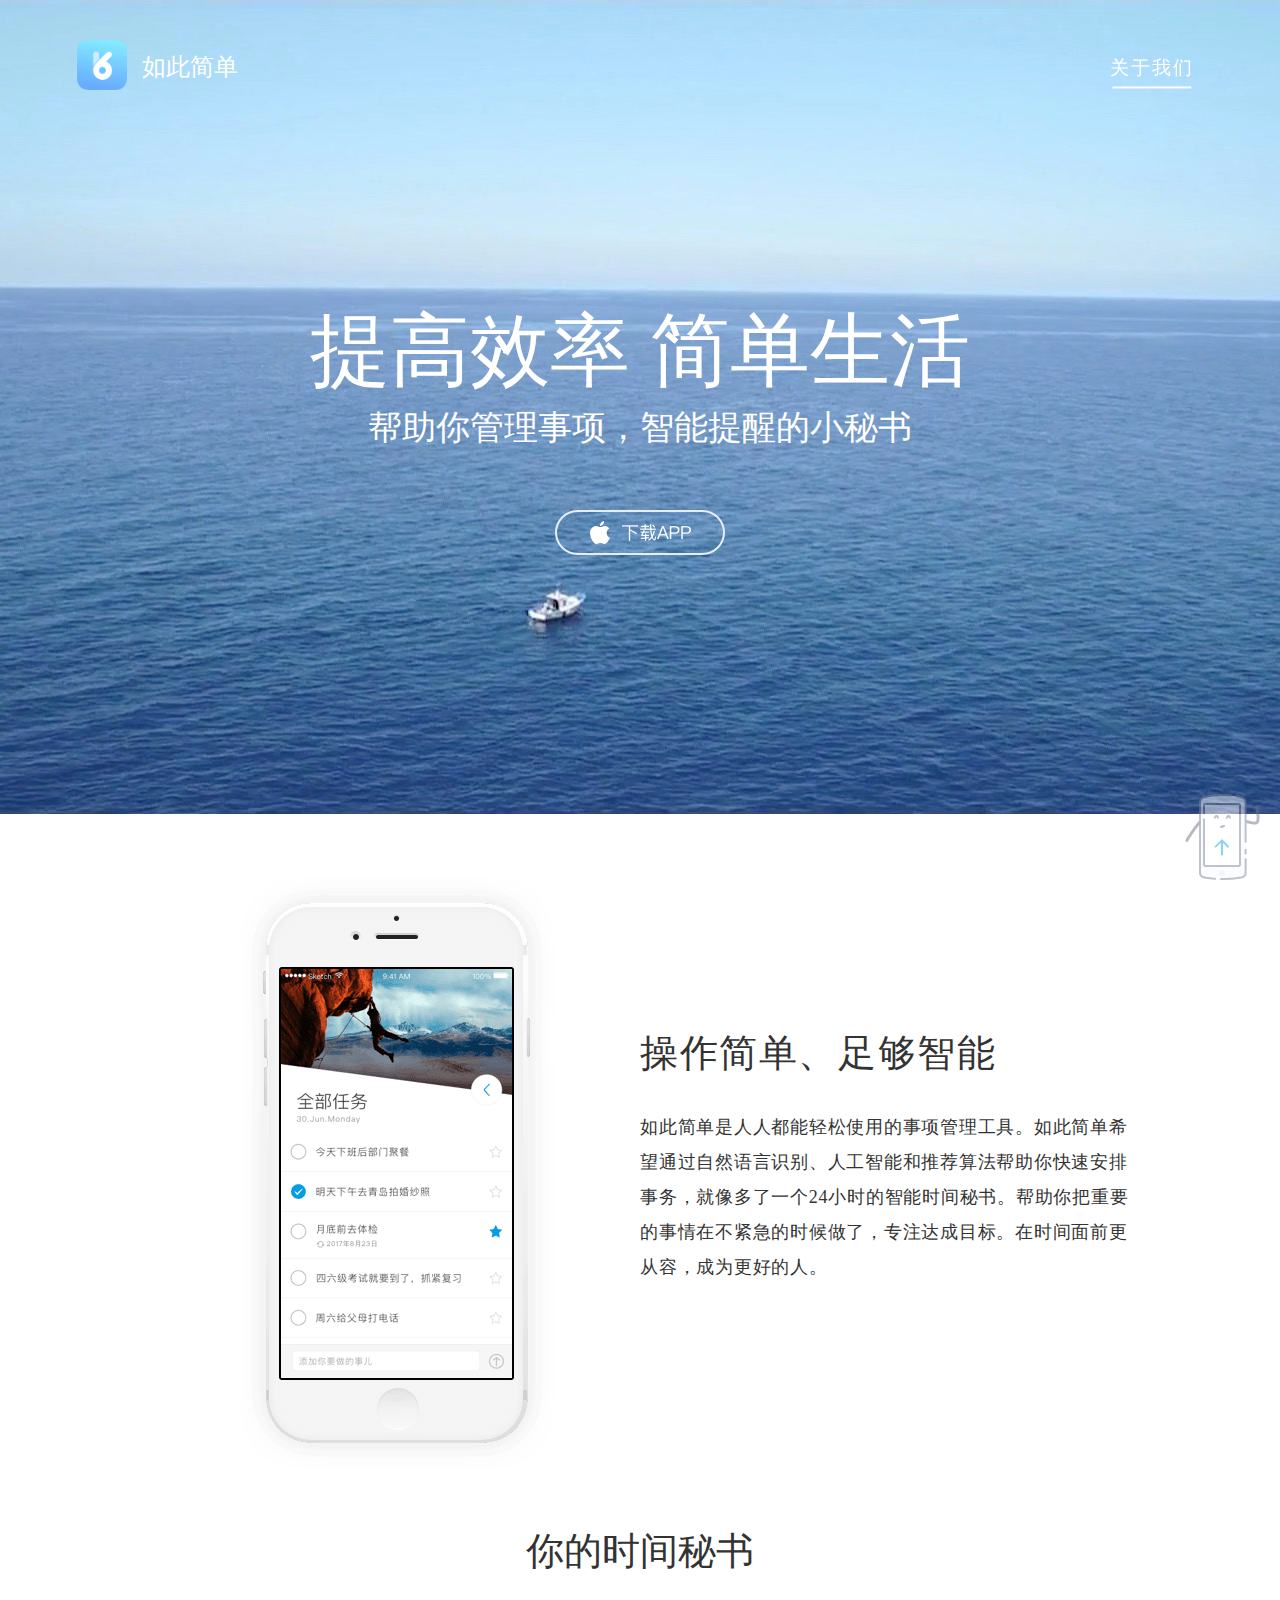
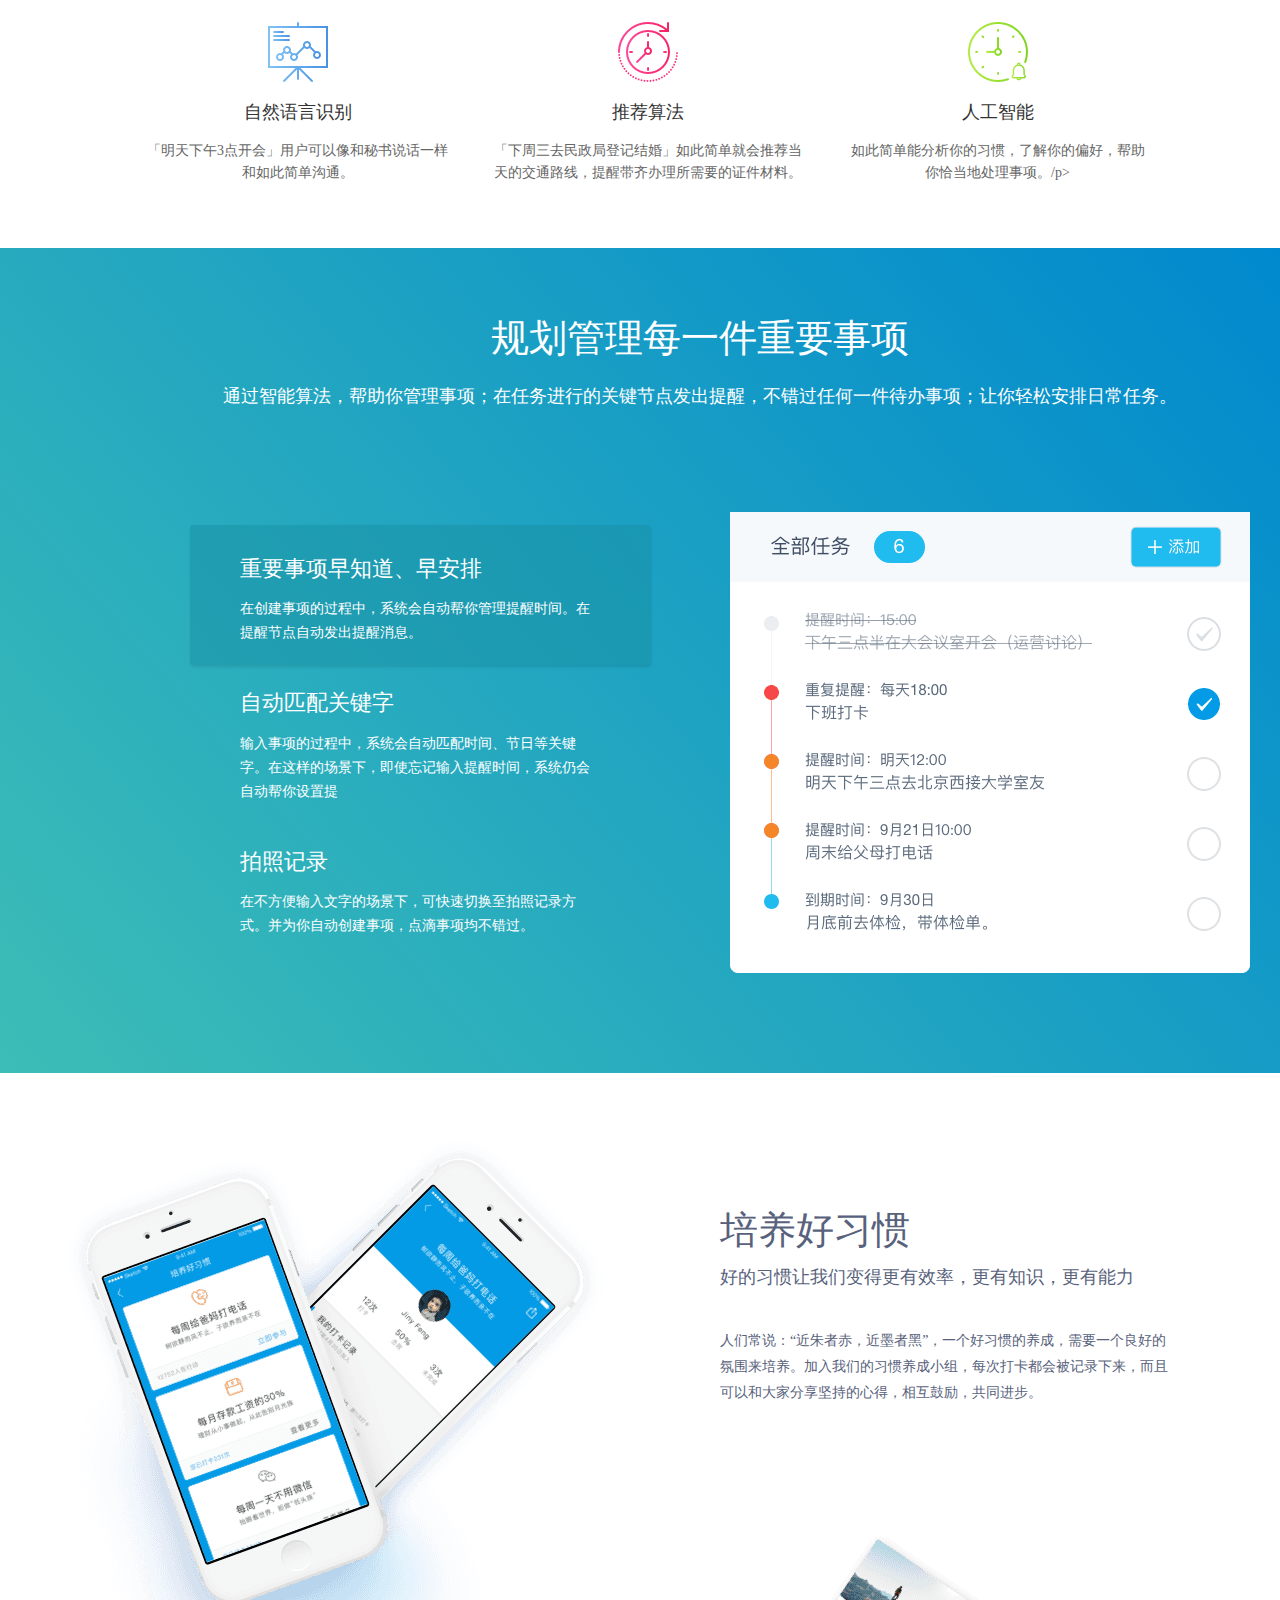
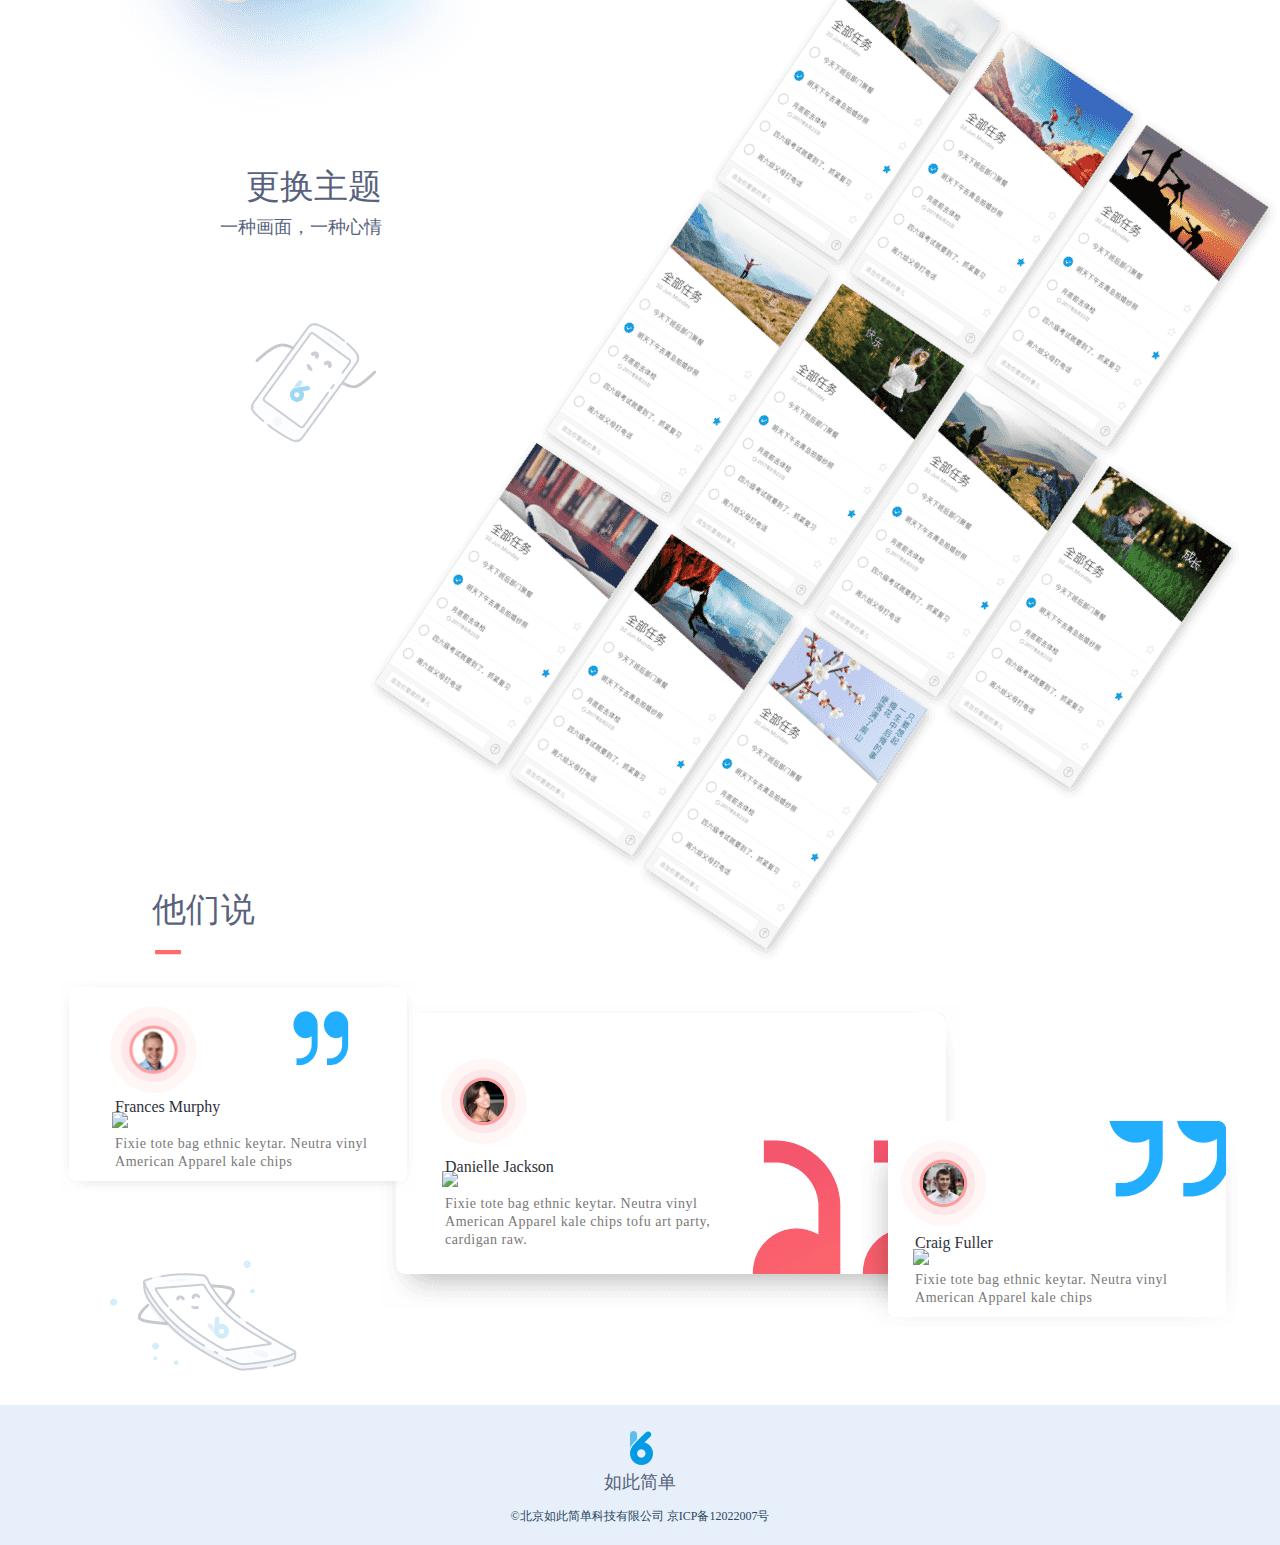
==== index.html @ 9c94a419 "1.13" ====
<!DOCTYPE html PUBLIC "-//W3C//DTD XHTML 1.0 Transitional//EN" "http://www.w3.org/TR/xhtml1/DTD/xhtml1-transitional.dtd">
<html xmlns="http://www.w3.org/1999/xhtml">
<head>
<meta http-equiv="Content-Type" content="text/html; charset=utf-8" />
<title>Lorem Ipsum</title>
<meta name="keywords" content=“如此简单” />
<meta name="description" content="提高效率 简单生活" />
<link rel="stylesheet" href="ind.css">
<script type="text/javascript" src="jquery-3.2.1.min.js"></script>
<script type="text/javascript" src="geek.js"></script>
</head>
<body>
              <!-- 视频背景开始 -->
              <video autoplay loop poster="img/bg_v.jpg" id="bgvid"> 
              <!-- <source src="polina.webm" type="video/webm">   -->
              <source src="img/bg_video.mp4" type="video/mp4"></video>
              <!-- 视频背景结束 -->
              <!-- 返回顶部控件 -->
              <div class="actGotop"> 
                <a href="javascript:;" title="返回顶部">
                    <img src="img/goup.png">
                </a>
              </div>
            <!-- banner内容开始 -->
            <div class="banner">
            	 <div class="logo">
                  <img src="img/logo.png" class="logoimg">
                  <p class="logo_name">如此简单</p> 
                 </div>
            	 <a href="about.html" id="about">
                 <span class="text">关于我们</span>
                 <span class="line -right"></span>
                 <span class="line -top"></span>
                 <span class="line -left"></span>
                 <span class="line -bottom"></span>
                 </a>
            	 <h1>提高效率 简单生活</h1>
            	 <p class="banner_font2">帮助你管理事项，智能提醒的小秘书</p>
                 <a href="" class="download"></a>
            </div>
            <!-- banner内容结束 -->
            <!-- 内容开始 -->
            <div class="box_1">
                <div class="box_1_body">
                  <div class="box_1_img">
                    <img src="img/box_iPhone.png" class="box_1_phone">
                  </div>
            	  <div class="tittle_1">
            		<div class="tittle_1_words">
                    <p class="p1">操作简单、足够智能</p>
                    <p class="p2">如此简单是人人都能轻松使用的事项管理工具。如此简单希望通过自然语言识别、人工智能和推荐算法帮助你快速安排事务，就像多了一个24小时的智能时间秘书。帮助你把重要的事情在不紧急的时候做了，专注达成目标。在时间面前更从容，成为更好的人。</p>      
                    </div>
            	  </div>
                </div>
            </div>
            <div class="box_2">
                <h2>你的时间秘书</h2>
                <ul class="mishu">
                    <li>
                        <div class="picture"><img src="img/presentation.png"></div>
                        <div class="box_2_tittle">
                            <h3>自然语言识别</h3>
                            <p>「明天下午3点开会」用户可以像和秘书说话一样<br/>和如此简单沟通。</p>
                        </div>
                    </li>
                    <li>
                        <div class="picture"><img src="img/time-passing.png"></div>
                        <div class="box_2_tittle">
                            <h3>推荐算法</h3>
                            <p>「下周三去民政局登记结婚」如此简单就会推荐当<br/>天的交通路线，提醒带齐办理所需要的证件材料。</p>
                        </div>
                    </li>
                    <li>
                        <div class="picture"><img src="img/time-is-money.png"></div>
                        <div class="box_2_tittle">
                            <h3>人工智能</h3>
                            <p>如此简单能分析你的习惯，了解你的偏好，帮助<br/>你恰当地处理事项。/p>
                        </div>
                    </li>
                </ul>
            </div>
            <div class="box_3">
                <div class="box_3_body">
                <div class="tittle_3">
                    <h2 class="box_3_h3">规划管理每一件重要事项</h3>
                    <p class="box_3_p3">通过智能算法，帮助你管理事项；在任务进行的关键节点发出提醒，不错过任何一件待办事项；让你轻松安排日常任务。</p>
                </div>
                <div class="box_3_left">
                    <ul class="shixiang">
                        <li>
                            <h4>重要事项早知道、早安排</h4>
                            <p class="p3">在创建事项的过程中，系统会自动帮你管理提醒时间。在提醒节点自动发出提醒消息。</p>
                            <div class="smallbg"></div>
                        </li>
                        <li>
                            <h4>自动匹配关键字</h4>
                            <p class="p3">输入事项的过程中，系统会自动匹配时间、节日等关键字。在这样的场景下，即使忘记输入提醒时间，系统仍会自动帮你设置提</p>
                        </li>
                        <li>
                            <h4>拍照记录</h4>
                            <p class="p3">在不方便输入文字的场景下，可快速切换至拍照记录方式。并为你自动创建事项，点滴事项均不错过。</p>
                        </li>
                    </ul>
                </div>
                <div class="box_3_right">
                    <img src="img/todolist.png">
                </div>
                </div>
            </div>
            <div class="box_4">
                <div class="box_4_body">
                <div class="box_4_left">
                <img src="img/peiyangxihuan.png">
                </div>
                <div class="tittle_4">
                    <h2 class="box_4_h">培养好习惯</h2>
                    <p class="p5">好的习惯让我们变得更有效率，更有知识，更有能力</p>
                    <p class="p6">人们常说：“近朱者赤，近墨者黑”，一个好习惯的养成，需要一个良好的氛围来培养。加入我们的习惯养成小组，每次打卡都会被记录下来，而且可以和大家分享坚持的心得，相互鼓励，共同进步。</p>
                </div>
                </div>
            </div>
            <div class="box_5">
                <div class="box_5_body">
                 <div class="box_5_left">
                    <img src="img/phone_Illustration.png" class="box_5_img">
                    <h3 class="box_5_h">更换主题</h3>
                    <p class="p7">一种画面，一种心情</p>
                 </div>
                 <div class="box_5_right">
                    <img src="img/huanfu.png">
                 </div>
                </div>
            </div>
            <div class="box_6">
                <div class="box_6_body">
                <div class="tittle_6">
                    <h3 class="box_6_h">他们说</h3>
                    <img src="img/rectangle.png" class="box_6_img">
                </div>
                <div class="tamenshuo_body">
                 <ul class="tamenshuo">
                    <li>
                        <div class="people_1">
                            <div class="people_1_body">
                            <h5 >Frances Murphy</h5>
                            <p class="p4">Fixie tote bag ethnic keytar. Neutra vinyl American Apparel kale chips</p>
                            </div>
                            <div class="people_1_bg">
                            <img src="img/line.png" class="line_1">
                            <img src="img/people_1_touxiang.png" class="people_1_touxiang">
                            <img src="img/people_1_bg.png" class="people_1_bg">
                            </div>
                        </div>
                    </li>
                    <li>
                        <div class="people_2">
                            <div class="people_2_body">
                            <h5>Danielle Jackson</h5>
                            <p class="p4">Fixie tote bag ethnic keytar. Neutra vinyl American Apparel kale chips tofu art party, cardigan raw. </p>
                            </div>
                            <div class="people_1_bg">
                            <img src="img/line.png" class="line_2">
                            <img src="img/people_2_touxiang.png" class="people_2_touxiang">
                            <img src="img/people_2_bg.png" class="people_2_bg">
                            </div>
                        </div>
                    </li>
                    <li>
                        <div class="people_3">
                            <div class="people_3_body">
                            <h5>Craig Fuller</h5>
                            <p class="p4">Fixie tote bag ethnic keytar. Neutra vinyl American Apparel kale chips</p>
                            </div>
                            <div class="people_1_bg">
                            <img src="img/line.png" class="line_3">
                            <img src="img/people_3_touxiang.png" class="people_3_touxiang">
                            <img src="img/people_3_bg.png" class="people_3_bg">
                        </div>
                    </li>
                 </ul>
                </div>
                <img src="img/img_uncontent.png" class="box6_huanxiao">
                </div>
            </div>
            <!-- 内容结束 -->
            <!-- 底部开始 -->
            <div class="foot">
                <div class="foot_logo">
                    <img src="img/foot_logo.png" class="foot_logo_img">
                </div>
                <div class="foot_body">
                    <h1 class="foot_h">如此简单</h1>
                    <p class="foot_p">©北京如此简单科技有限公司 京ICP备12022007号</p>
                </div>
            </div>
            <!-- 底部结束 -->
</body>
</html>
---- ind.css ----
body{margin: 0;padding: 0;text-align:left;}
div{display: block;}
  /*banner*/
  video#bgvid{
    position: absolute;
    left: 50%;
    margin-left: -960px;
    width: 1920px;
    height: 814px;}
  .actGotop{
    position: fixed;
    right: 20px;
    bottom: 20px;
    z-index: 500;
  }
  .banner{
    position: relative;
    margin: 0 auto;
    height: 814px;}
  h1{
    position: absolute;
    top: 244px;
    width: 100%; 
    text-align: center; 
    font-size: 80px;
    color: #fff;
    font-weight: 300;}
  .banner_font2{
    margin-top:356px; 
    width: 100%;
    text-align: center; 
    font-size: 34px;
    color: #fff;
    font-weight: 200;}
  .logo{
    position: absolute;
    margin-top: 40px;
    margin-left: 6%;}
  .logoimg{
    position: absolute; 
    width: 50px;
    height: 50px;}
  .logo_name{
    position:static;
    margin-left: 65px;
    margin-top: 16px; 
    font-size: 24px;
    color: #fff;
    font-weight: 300;}
  .withmy{
    position: absolute;
    margin-top: 50px;
    margin-left: 1000px; 
    font-size: 20px;
    color: #fff;
    font-weight: 300;}
  .download{
    position:absolute;
    top:510px;
    left: 50%;
    margin-left: -85px; 
    background: url(img/down_btn.png)no-repeat 0;
    width: 170px;
    height: 45px;}
/*关于我们按钮效果*/
#about{
  position: fixed;
  cursor: pointer;
  top: 6vh;
  left: 90%;
  color: white;
  transform: translate3d(-50%, -50%, 0);
  padding: 0.5em calc(0.6em * 1.2);
  display: inline-block;
  border: 8px solid transparent;
  position: relative;
  font-size: 1.2em;font-weight: 300;
  letter-spacing: 0.1em;
  text-decoration: none;
}
.text {
  font-weight: 300;
  transform: translate3d(0, 0.7em, 0);
  display: block;
  transition: transform 0.4s cubic-bezier(0.2, 0, 0, 1) 0.4s;
}
#about:after {
  position: absolute;
  content: '';
  bottom: -12px;
  left: calc(0.7em * 1.2);
  right: calc(0.7em * 1.2);
  height: 2px;
  background: #fff;
  z-index: -1;
  transition: transform 0.8s cubic-bezier(1, 0, 0.37, 1) 0.2s, right 0.2s cubic-bezier(0.04, 0.48, 0, 1) 0.6s, left 0.4s cubic-bezier(0.04, 0.48, 0, 1) 0.6s;
  transform-origin: left;
}
.line {
  position: absolute;
  background: #fff;
}
.line.-right, .line.-left {
  width: 1px;
  bottom: -1px;
  top: -1px;
  transform: scale3d(1, 0, 1);
}
.line.-top, .line.-bottom {
  height: 1px;
  left: -1px;
  right: -1px;
  transform: scale3d(0, 1, 1);
}
.line.-right {
  right: -1px;
  transition: transform 0.1s cubic-bezier(1, 0, 0.65, 1.01) 0.23s;
  transform-origin: top;
}
.line.-top {
  top: -1px;
  transition: transform 0.08s linear 0.43s;
  transform-origin: left;
}
.line.-left {
  left: -1px;
  transition: transform 0.08s linear 0.51s;
  transform-origin: bottom;
}
.line.-bottom {
  bottom: -1px;
  transition: transform 0.3s cubic-bezier(1, 0, 0.65, 1.01);
  transform-origin: right;
}
#about:hover .text,
#about:active .text {
  transform: translate3d(0, 0, 0);
  transition: transform 0.6s cubic-bezier(0.2, 0, 0, 1) 0.4s;
}
#about:hover:after,
#about:active:after {
  transform: scale3d(0, 1, 1);
  right: -1px;
  left: -1px;
  transform-origin: right;
  transition: transform 0.2s cubic-bezier(1, 0, 0.65, 1.01) 0.17s, right 0.2s cubic-bezier(1, 0, 0.65, 1.01), left 0s 0.3s;
}
#about:hover .line,
#about:active .line {
  transform: scale3d(1, 1, 1);
}
#about:hover .line.-right,
#about:active .line.-right {
  transition: transform 0.1s cubic-bezier(1, 0, 0.65, 1.01) 0.2s;
  transform-origin: bottom;
}
#about:hover .line.-top,
#about:active .line.-top {
  transition: transform 0.08s linear 0.4s;
  transform-origin: right;
}
#about:hover .line.-left,
#about:active .line.-left {
  transition: transform 0.08s linear 0.48s;
  transform-origin: top;
}
#about:hover .line.-bottom,
#about:active .line.-bottom {
  transition: transform 0.2s cubic-bezier(0, 0.53, 0.29, 1) 0.56s;
  transform-origin: left;
}
/*关于我们效果结束*/
.box_1_body{
     width:1200px;
     height: 680px;
     margin:0 auto;
           }
.box_1_img{
     float: left;
     margin-top:63px;
     margin-left: 200px;}
.box_1_phone{
     width: 314px;
     height: 592px;}
.tittle_1_words{
     float:right;
     width: 500px;
     text-align: left;
     margin-right:100px;}
.p1{
     text-align: left;
     margin-top: 220px;
     font-size: 38px;
     color: #333333;
     letter-spacing: 1.62px;
     line-height: 38px;
     font-weight: 300
   }
.p2{  
     text-align: left;
     font-size: 18px;
     color: #333333;
     letter-spacing: 0.76px;
     line-height: 35px;
     font-weight: 300
   }
.box_2{width: 1200px;margin: 0 auto;}
h2{
    font-size: 38px;
    color: #333;
    line-height: 50px;
    font-weight: 300;
    text-align: center;
  }
.mishu{
    margin: 0 auto;
    width: 1075px;
    overflow: hidden;
    text-align: center;
      }
.picture{
    margin-top: 15px;margin-bottom: 20px;
}
li{
    list-style:none;
    float: left;
    width: 350px;
    height: auto; 
  }
h3{
    font-size: 18px;
    color: #333;
    line-height: 20px;
    font-weight: 400;
    text-align: center;
  }
p{
    font-size: 14px;
    color: #666;
    line-height: 22px;
    font-weight: 300;
    text-align: center;
  }
.box_3{
    position: relative;
    z-index: -2;
    height: 825px;
    margin-top: 50px;
    background-image: linear-gradient(-131deg, #0089CE 0%, #3DBDB6 100%);}
.box_3_body{
    width: 1400px;
    margin: 0 auto;
    }
.box_3_h3{
    color: #fff;
    text-align: center;
    line-height: 180px;
}
.box_3_p3{
    color: #fff;
    font-size: 18px;
    text-align: center;
    margin-top: -75px;
}
.shixiang{
    float: left;
    width: 400px;
    margin-left: 200px;
    margin-top: 100px;}
h4{
    font-size: 22px;
    color: #FFFFFF;
    letter-spacing: 0;
    line-height: 30px;
    font-weight: 300;
}
.p3{
    z-index: -5;
    margin-top: -16px;
    line-height: 24px;
    text-align: left;
    font-size: 14px;
    color: #FFFFFF;
    font-weight: 100;
}
.smallbg{
    position: absolute;
    z-index: -1;
    margin-left: -50px;
    margin-top: -134px;
    width: 460px;
    height: 140px;
    background: rgba(24,144,164,0.50);
    box-shadow: 1px 2px 3px 0 rgba(0,0,0,0.10);
    border-radius: 3px;
}
.box_3_right{
    float: right;
    margin-top: 87px;
    margin-right: 150px;
}
.box_4_body{
    width: 1200px;
    height: 500px;
    margin: 0 auto;
}
.box_4_left{
    float: left;
    margin-top: 60px;
    margin-left: 20px;
}
.tittle_4{
    text-align: left;
}
.box_4_h{
    text-align: left;
    font-size: 38px;
    color: #58627C;
    font-weight: 500px;
}
.tittle_4{
    margin-top: 100px;
    margin-right: 70px;
    float: right;
    width: 450px;
}
.p5{
    margin-top: -20px;
    text-align: left;
    font-size: 18px;
    color: #58627C;
    letter-spacing: 0;
}
.p6{
    margin-top: 40px;
    text-align: left;
    font-size: 14px;
    color: #58627C;
    letter-spacing: 0;
    line-height: 26px;
}
.box_5_body{
    width: 1200px;
    height: 800px;
    margin: 0 auto;
}
.box_5_left{
    position: absolute;
    float: left;
    margin-top: 170px;
    margin-left: 180px;
}
.box_5_img{
    position: absolute;
    width: 127px;
    height: 120px;
    margin-top: 180px;
    margin-left: 30px;
}
.box_5_right{
    float: right;
    margin-right: -40px;
    margin-top: -190px;
}
.box_5_h{
    text-align: right;
    font-size: 34px;
    color: #58627C;
    font-weight: 300;
}
.p7{
    margin-top: -15px;
    text-align: right;
    font-size: 18px;
    color: #58627C;
}
.box_6_body{
    width: 1200px;
    height: 500px;
    margin: 0 auto;
}
.box_6_h{
    margin-top: 120px;
    font-size: 34px;
    color: #58627C;
    letter-spacing: 0.6px;
    line-height: 33px;
    font-weight: 300;
}
.box_6_img{
    width: 27px;
    height: 5px;
    margin-left: 115px;
    margin-top: -10px;
}
.tamenshuo_body{
    position: absolute;
    height: 426px;
}
.people_1_bg{
    position: relative;
    top: -60px;
    left: -20px;
    z-index: -1;
}
.people_1_touxiang{
    position: absolute;
    top: -34px;
    left: 50px;
    width: 87px;
    height: 87px;
}
h5{
    position: relative;
    font-size: 16px;
    color: #2F313D;
    line-height: 20px;
    font-weight: 300;
    top: 94px;
    left: 35px;
}
.p4{
    position: relative;
    text-align: left;
    width: 300px;
    font-size: 14px;
    color: #787878;
    letter-spacing: 0.54px;
    line-height: 18px;
    top: 85px;
    left: 35px;
}
.line{
    position: relative;
    left: 18px;
    top: 80px;
}
.people_1{
    position: absolute;
    z-index: 100;}
.people_2{
    position: relative;
    z-index: -200;
    left: 400px;   
}
.people_2_bg{
    position: relative;
    top: -70px;
    left: -80px;
    z-index: -2;
}
.people_2_body{
    position: relative;
    left: -70px;
    top: 60px;
}
.people_2_touxiang{
    position: absolute;
    z-index: 100;
    left: -20px;
    width: 87px;
    height: 87px;
}
.people_3{
    position: relative;
    left: 450px;
    top: -10px;
}
.people_3_body{
    position: relative;
    top: 146px;
}
.people_3_touxiang{
    position: relative;
    top: 110px;
    left: 20px;
    width: 87px;
    height: 87px;
}
.line_1{
    position: relative;
    left: 52px;
    top: -125px;
}
.line_2{
    position: relative;
    left: -18px;
    top: 113px;
}
.line_3{
    position: relative;
    left: 53px;
    top: 148px;
}
.box6_huanxiao{
    position: relative;
    top: 300px;
    left: 70px;
    width: 187px;
    height: 111px;
}
.foot{
    height: 140px;
    background-color: #E6EFFA;
    position: relative;
}
.foot_logo{
    position: absolute;
    left: 50%;
    margin-left: -10px;
    top: 26px;
    width: 23px;
    height: 34px;
}
.foot_h{
    position: absolute;
    top: 53px;
    width: 100%;
    text-align: center;
    font-size: 18px;
    color: #58627C;
    letter-spacing: 0;
}
.foot_p{
    position: relative;
    top: 100px;
    font-size: 12px;
    color: #2A4560;
    letter-spacing: 0;
    text-align: center;
}
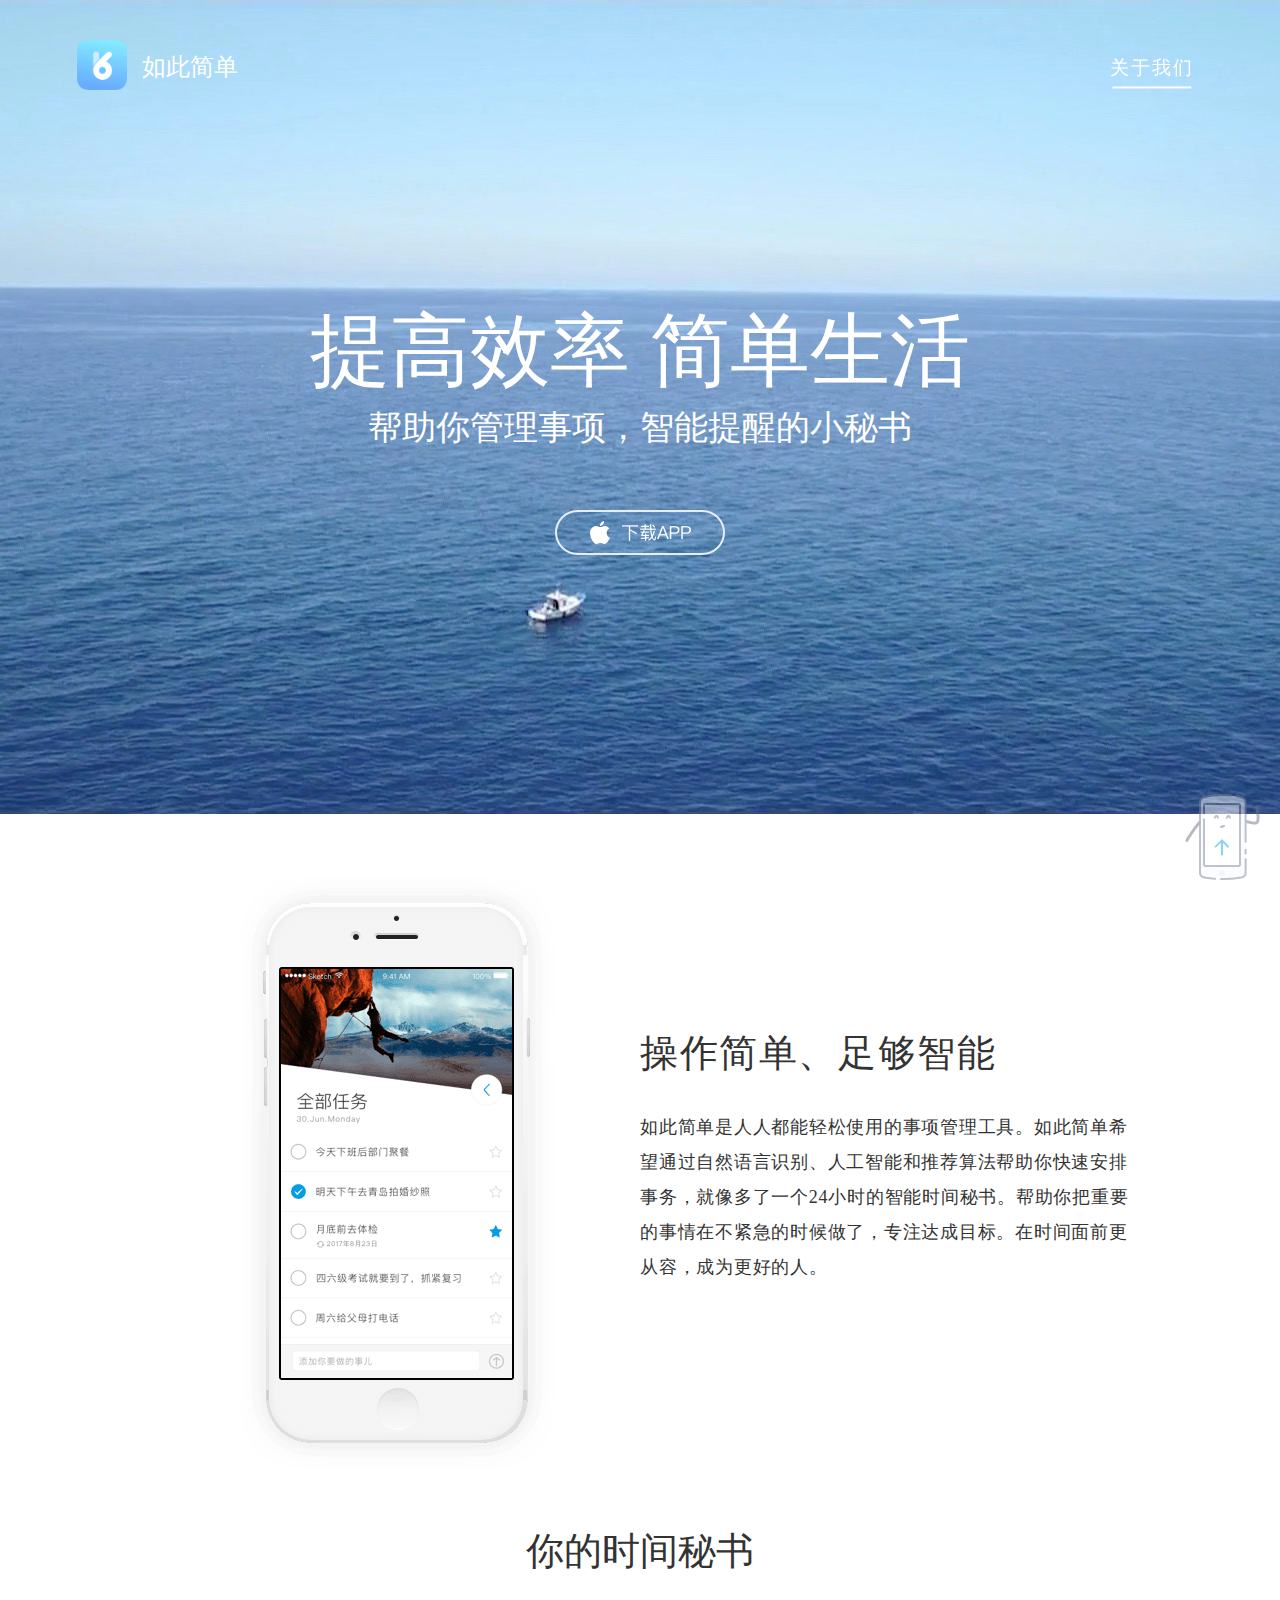
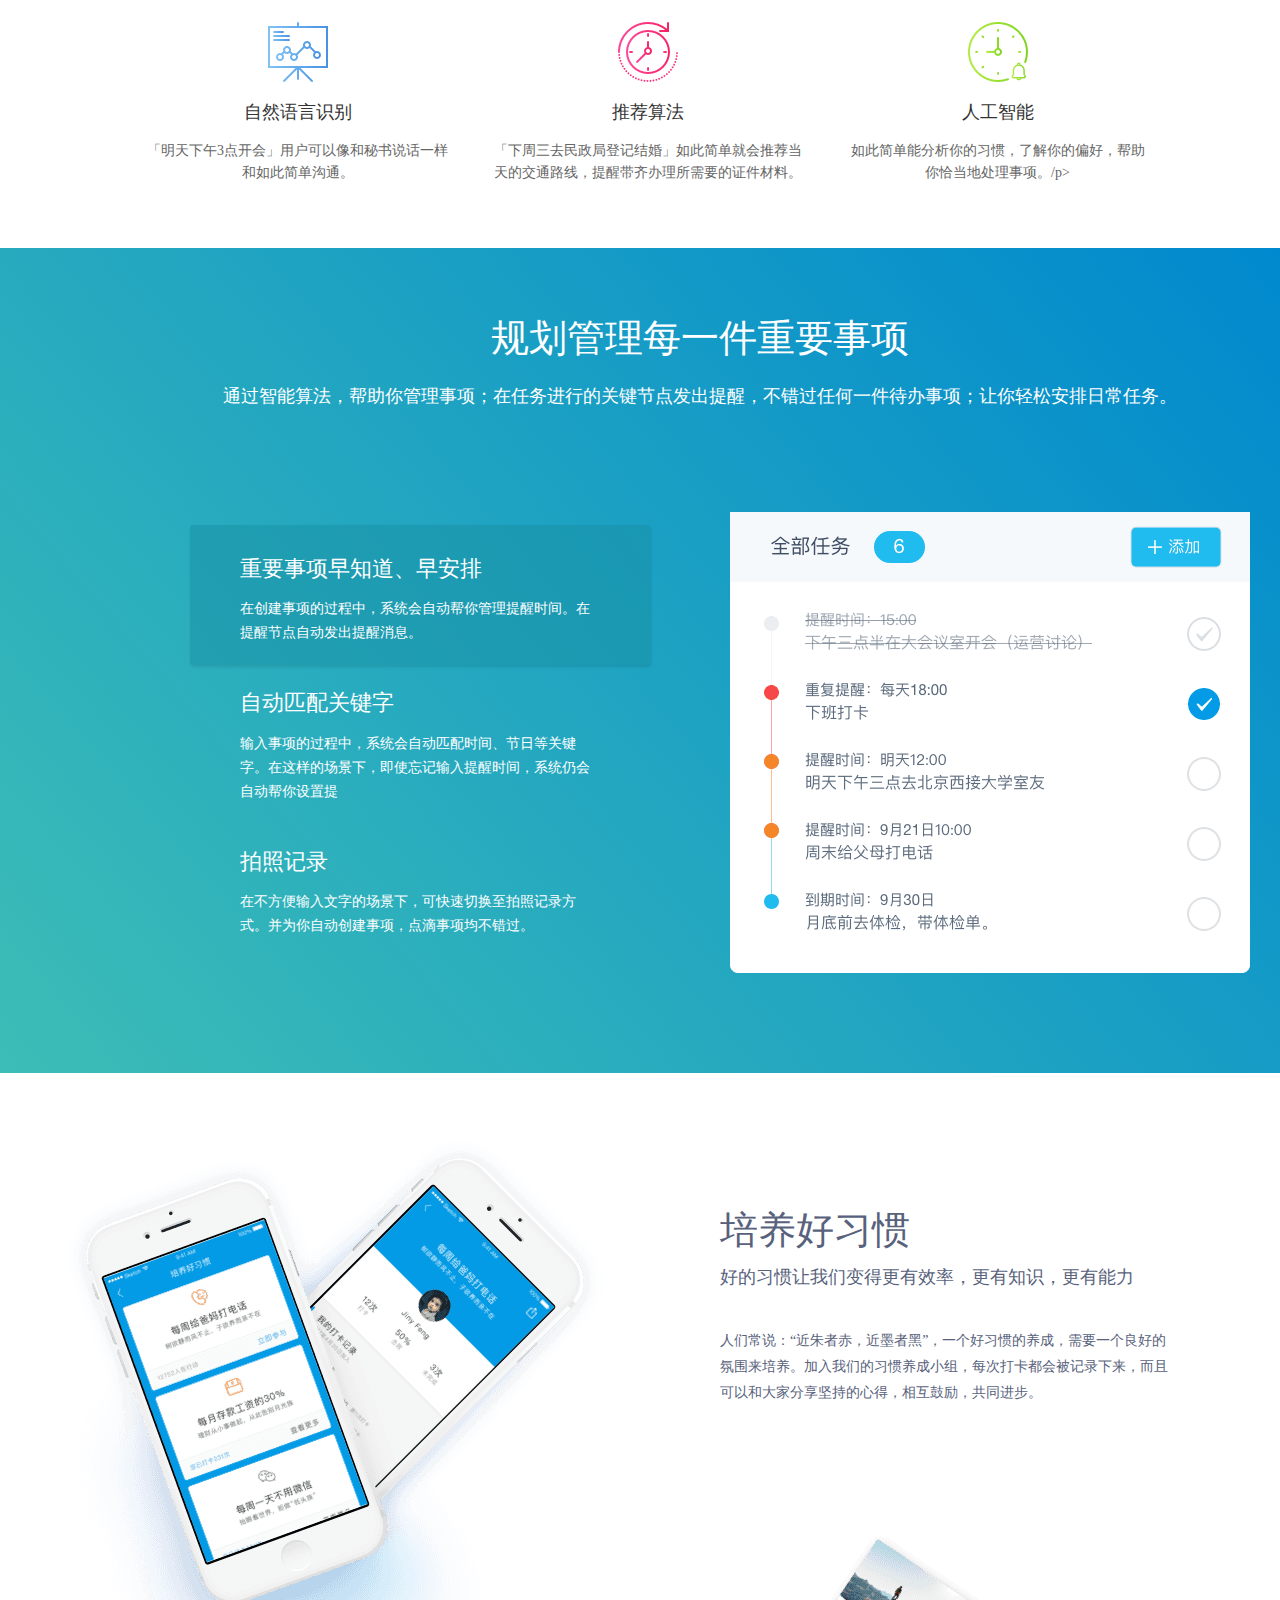
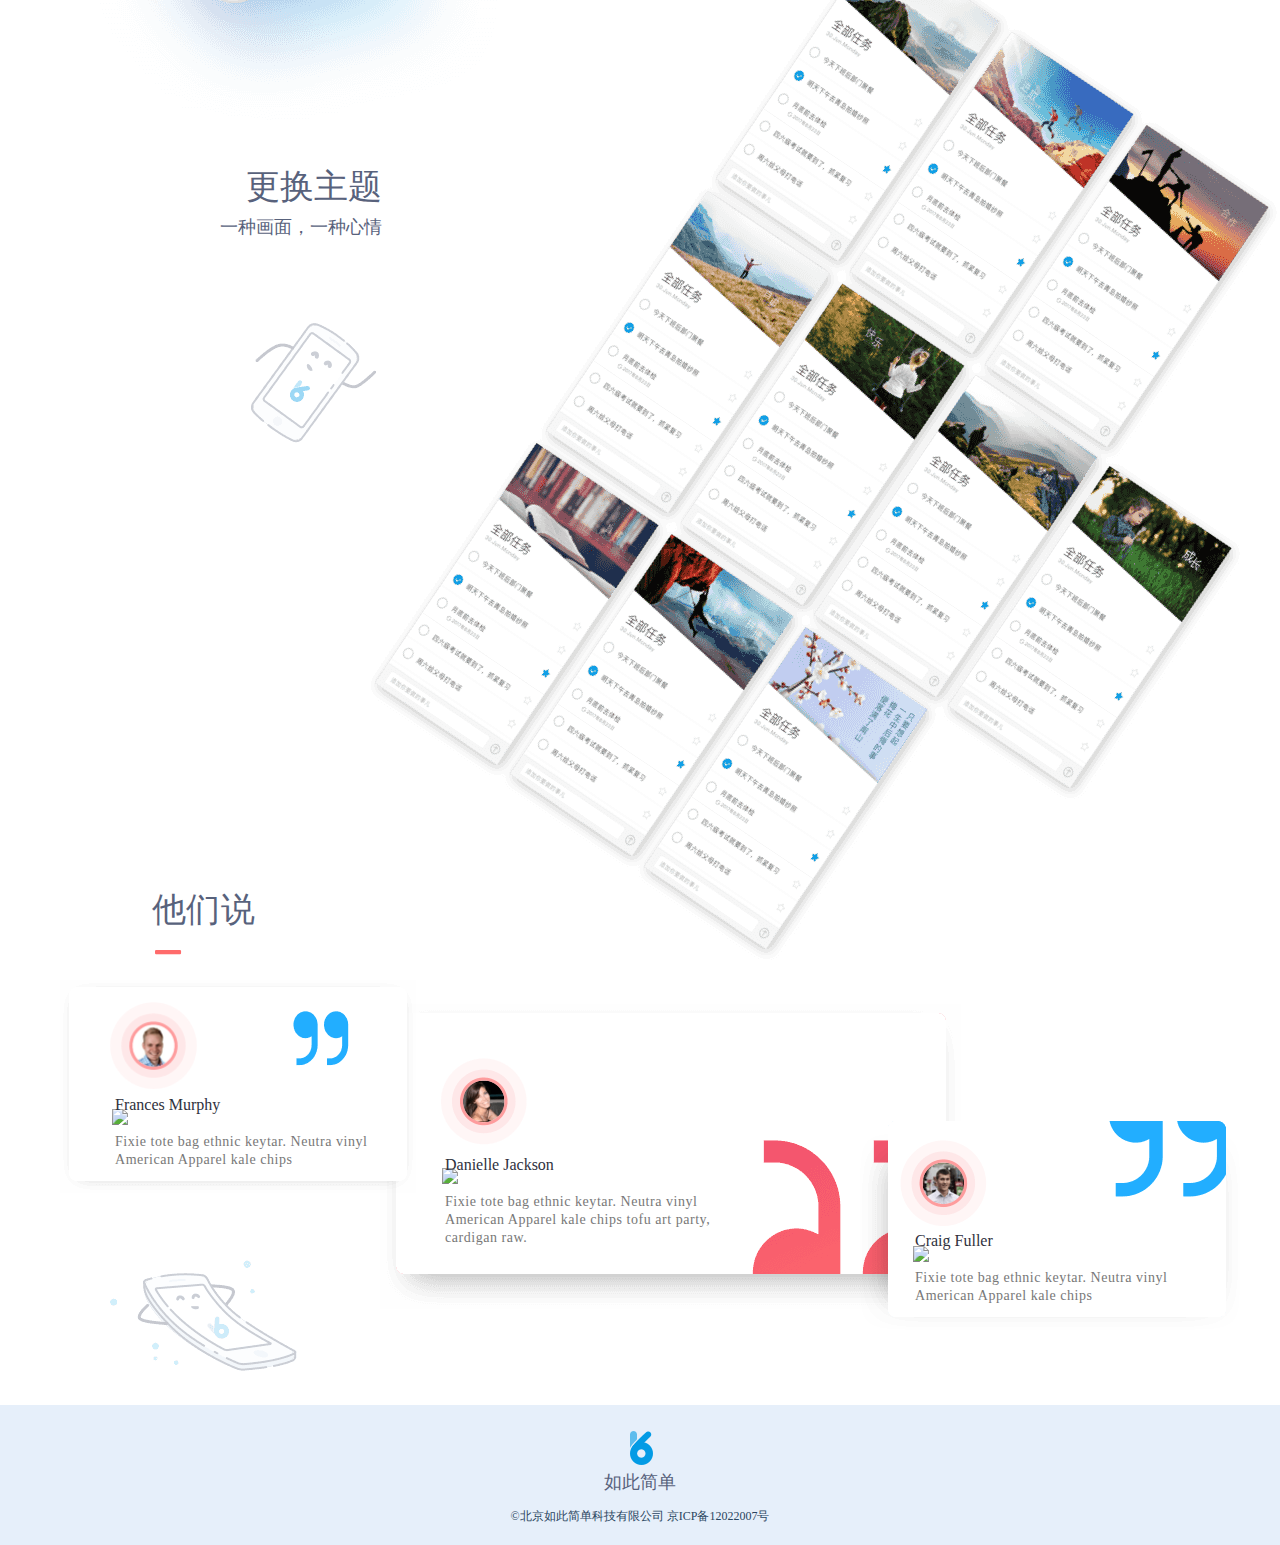
==== commit c073cf92: "1.15" ====
--- a/index.html
+++ b/index.html
@@ -7,8 +7,8 @@
 <meta name="keywords" content=“如此简单” />
 <meta name="description" content="提高效率 简单生活" />
 <link rel="stylesheet" href="ind.css">
-<script type="text/javascript" src="jquery-3.2.1.min.js"></script>
-<script type="text/javascript" src="geek.js"></script>
+<script type="text/javascript" src="js/jquery-3.2.1.min.js"></script>
+<script type="text/javascript" src="js/geek.js"></script>
 </head>
 <body>
               <!-- 视频背景开始 -->
@@ -16,30 +16,27 @@
               <!-- <source src="polina.webm" type="video/webm">   -->
               <source src="img/bg_video.mp4" type="video/mp4"></video>
               <!-- 视频背景结束 -->
-              <!-- 返回顶部控件 -->
-              <div class="actGotop"> 
-                <a href="javascript:;" title="返回顶部">
-                    <img src="img/goup.png">
-                </a>
-              </div>
             <!-- banner内容开始 -->
             <div class="banner">
             	 <div class="logo">
                   <img src="img/logo.png" class="logoimg">
                   <p class="logo_name">如此简单</p> 
                  </div>
-            	 <a href="about.html" id="about">
+            	 <a href="about/about.html" id="about">
                  <span class="text">关于我们</span>
-                 <span class="line -right"></span>
-                 <span class="line -top"></span>
-                 <span class="line -left"></span>
                  <span class="line -bottom"></span>
                  </a>
             	 <h1>提高效率 简单生活</h1>
             	 <p class="banner_font2">帮助你管理事项，智能提醒的小秘书</p>
-                 <a href="" class="download"></a>
+                 <a class="download"></a>
             </div>
             <!-- banner内容结束 -->
+            <!-- 返回顶部控件 -->
+              <div class="actGotop"> 
+                <a href="javascript:;" title="返回顶部">
+                    <img src="img/goup.png">
+                </a>
+              </div>
             <!-- 内容开始 -->
             <div class="box_1">
                 <div class="box_1_body">
--- a/ind.css
+++ b/ind.css
@@ -1,5 +1,9 @@
 body{margin: 0;padding: 0;text-align:left;}
 div{display: block;}
+input, select, textarea ,a,h1,h2,h3,h4,h5,h6,p,span{
+    font-weight: 100;
+    font-family: "pingfang SC","Lantinghei SC", "Microsoft Yahei", '微软雅黑', "SimSun"
+}
   /*banner*/
   video#bgvid{
     position: absolute;
@@ -56,12 +60,23 @@
     font-weight: 300;}
   .download{
     position:absolute;
+    border: 0px;
     top:510px;
     left: 50%;
     margin-left: -85px; 
     background: url(img/down_btn.png)no-repeat 0;
     width: 170px;
     height: 45px;}
+  .download:hover{
+    position:absolute;
+    border: 0px;
+    top:510px;
+    left: 50%;
+    margin-left: -85px; 
+    background: url(img/down_btn_hover.png)no-repeat 0;
+    width: 170px;
+    height: 45px;
+  }
 /*关于我们按钮效果*/
 #about{
   position: fixed;
@@ -100,33 +115,12 @@
   position: absolute;
   background: #fff;
 }
-.line.-right, .line.-left {
-  width: 1px;
-  bottom: -1px;
-  top: -1px;
-  transform: scale3d(1, 0, 1);
-}
 .line.-top, .line.-bottom {
   height: 1px;
   left: -1px;
   right: -1px;
   transform: scale3d(0, 1, 1);
 }
-.line.-right {
-  right: -1px;
-  transition: transform 0.1s cubic-bezier(1, 0, 0.65, 1.01) 0.23s;
-  transform-origin: top;
-}
-.line.-top {
-  top: -1px;
-  transition: transform 0.08s linear 0.43s;
-  transform-origin: left;
-}
-.line.-left {
-  left: -1px;
-  transition: transform 0.08s linear 0.51s;
-  transform-origin: bottom;
-}
 .line.-bottom {
   bottom: -1px;
   transition: transform 0.3s cubic-bezier(1, 0, 0.65, 1.01);
@@ -134,6 +128,7 @@
 }
 #about:hover .text,
 #about:active .text {
+  text-shadow: 0px  2px 6px #79B3CF;
   transform: translate3d(0, 0, 0);
   transition: transform 0.6s cubic-bezier(0.2, 0, 0, 1) 0.4s;
 }
@@ -144,30 +139,6 @@
   left: -1px;
   transform-origin: right;
   transition: transform 0.2s cubic-bezier(1, 0, 0.65, 1.01) 0.17s, right 0.2s cubic-bezier(1, 0, 0.65, 1.01), left 0s 0.3s;
-}
-#about:hover .line,
-#about:active .line {
-  transform: scale3d(1, 1, 1);
-}
-#about:hover .line.-right,
-#about:active .line.-right {
-  transition: transform 0.1s cubic-bezier(1, 0, 0.65, 1.01) 0.2s;
-  transform-origin: bottom;
-}
-#about:hover .line.-top,
-#about:active .line.-top {
-  transition: transform 0.08s linear 0.4s;
-  transform-origin: right;
-}
-#about:hover .line.-left,
-#about:active .line.-left {
-  transition: transform 0.08s linear 0.48s;
-  transform-origin: top;
-}
-#about:hover .line.-bottom,
-#about:active .line.-bottom {
-  transition: transform 0.2s cubic-bezier(0, 0.53, 0.29, 1) 0.56s;
-  transform-origin: left;
 }
 /*关于我们效果结束*/
 .box_1_body{
@@ -405,7 +376,7 @@
 }
 .people_1_touxiang{
     position: absolute;
-    top: -34px;
+    top: -38px;
     left: 50px;
     width: 87px;
     height: 87px;
@@ -416,7 +387,7 @@
     color: #2F313D;
     line-height: 20px;
     font-weight: 300;
-    top: 94px;
+    top: 92px;
     left: 35px;
 }
 .p4{
@@ -427,13 +398,13 @@
     color: #787878;
     letter-spacing: 0.54px;
     line-height: 18px;
-    top: 85px;
+    top: 83px;
     left: 35px;
 }
 .line{
     position: relative;
     left: 18px;
-    top: 80px;
+    top: 60px;
 }
 .people_1{
     position: absolute;
@@ -480,17 +451,17 @@
 .line_1{
     position: relative;
     left: 52px;
-    top: -125px;
+    top: -128px;
 }
 .line_2{
     position: relative;
     left: -18px;
-    top: 113px;
+    top: 110px;
 }
 .line_3{
     position: relative;
     left: 53px;
-    top: 148px;
+    top: 145px;
 }
 .box6_huanxiao{
     position: relative;
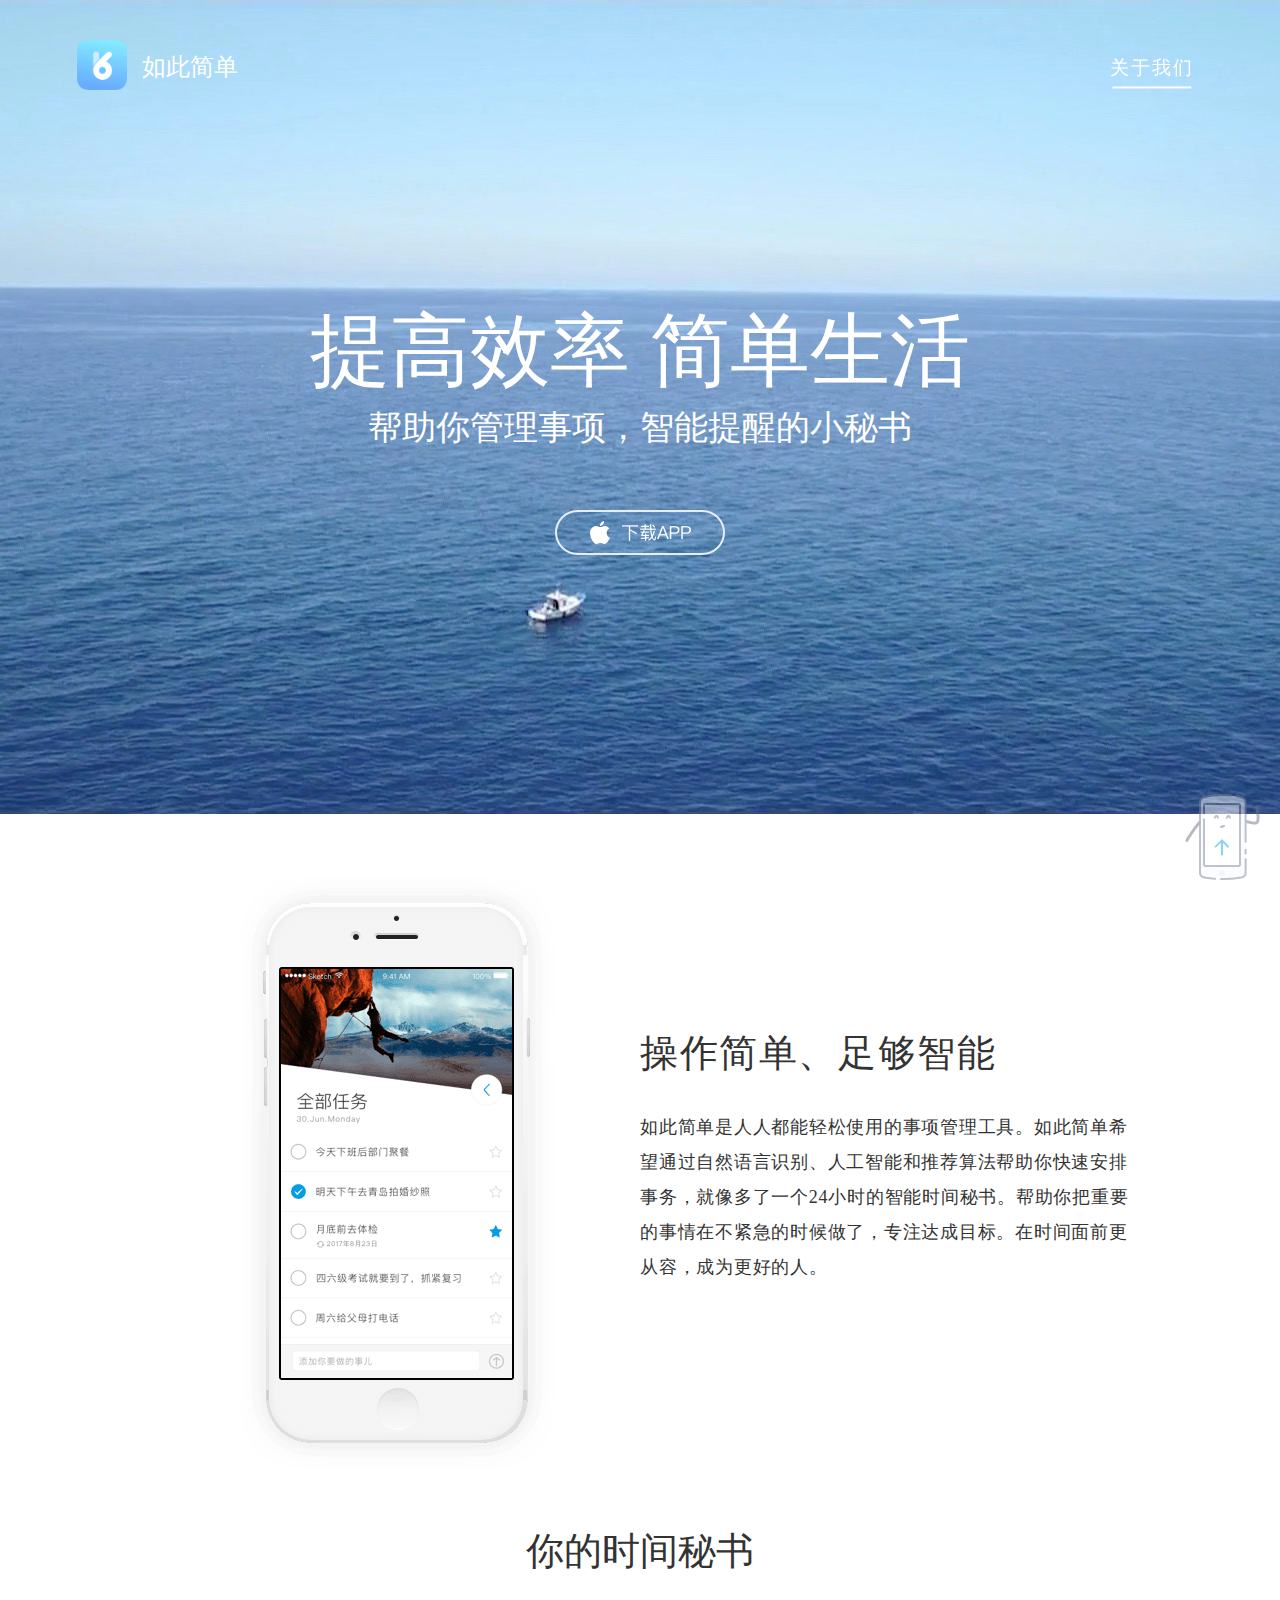
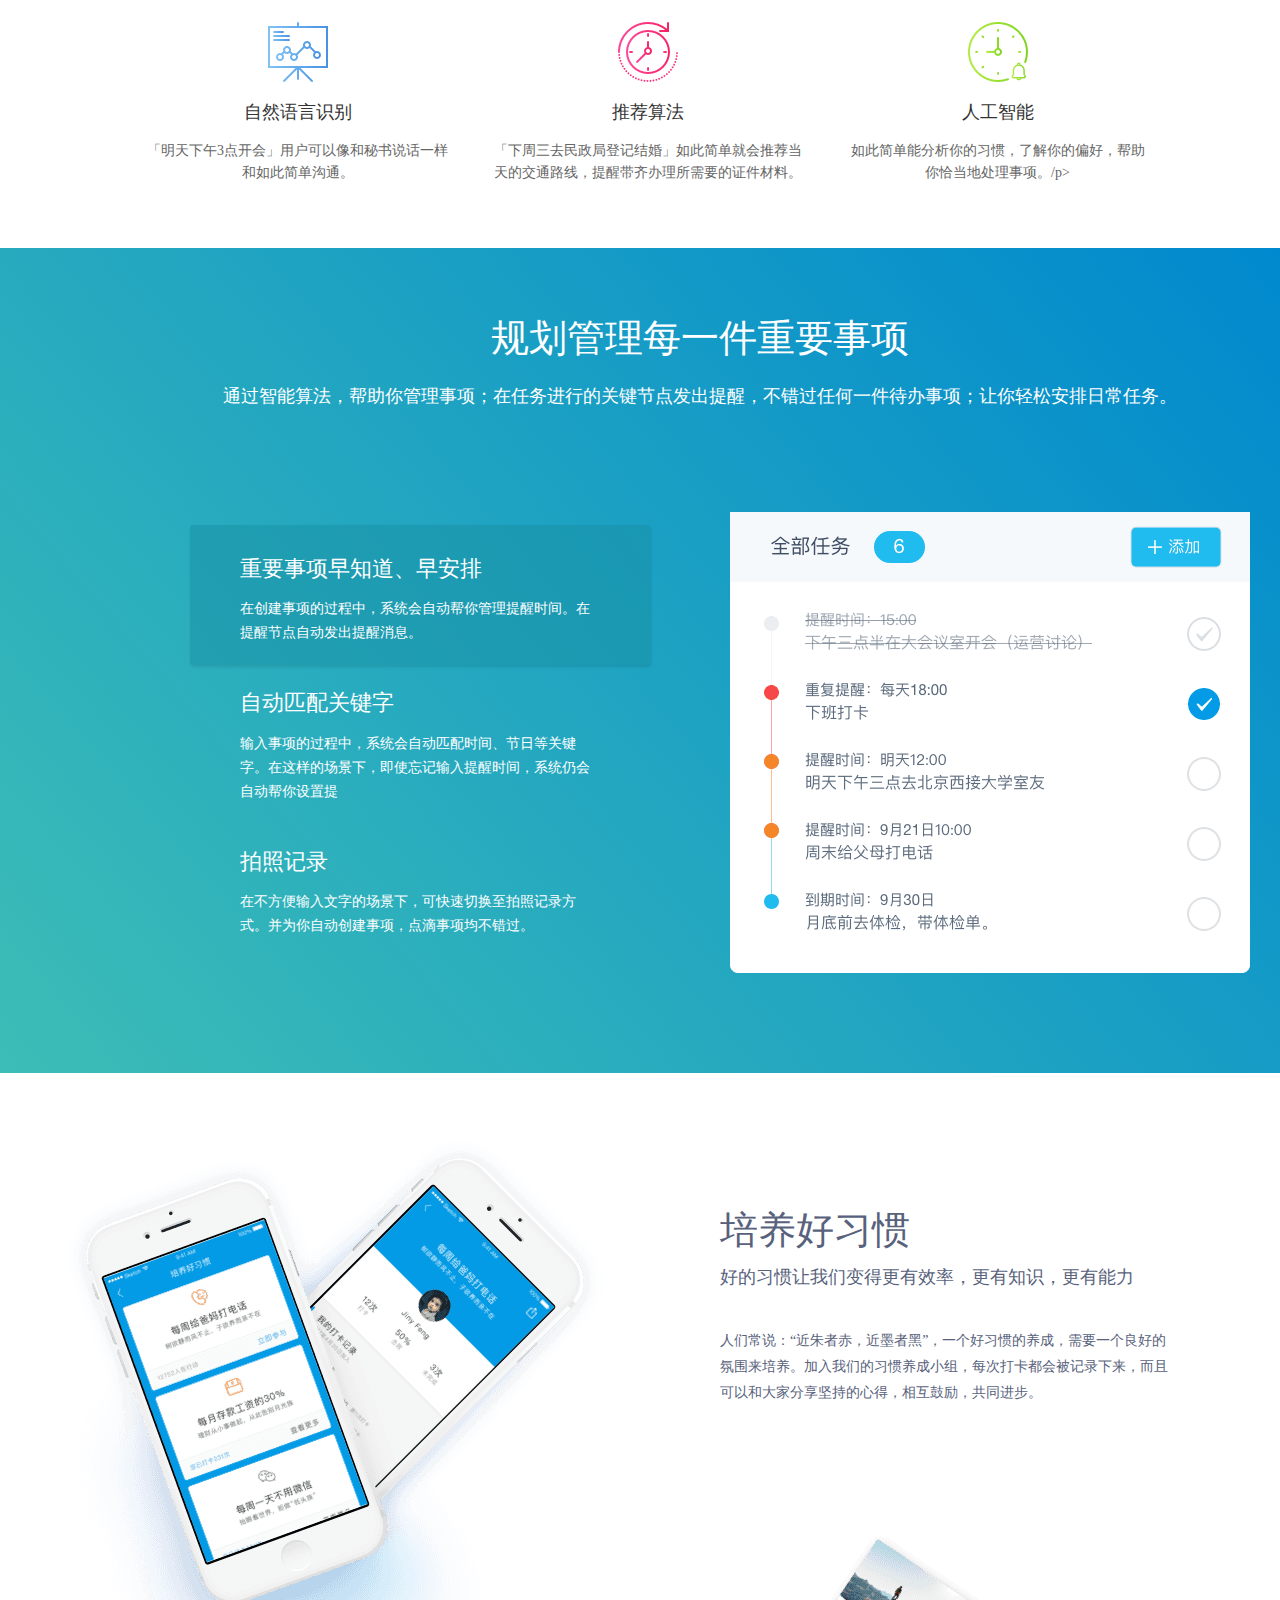
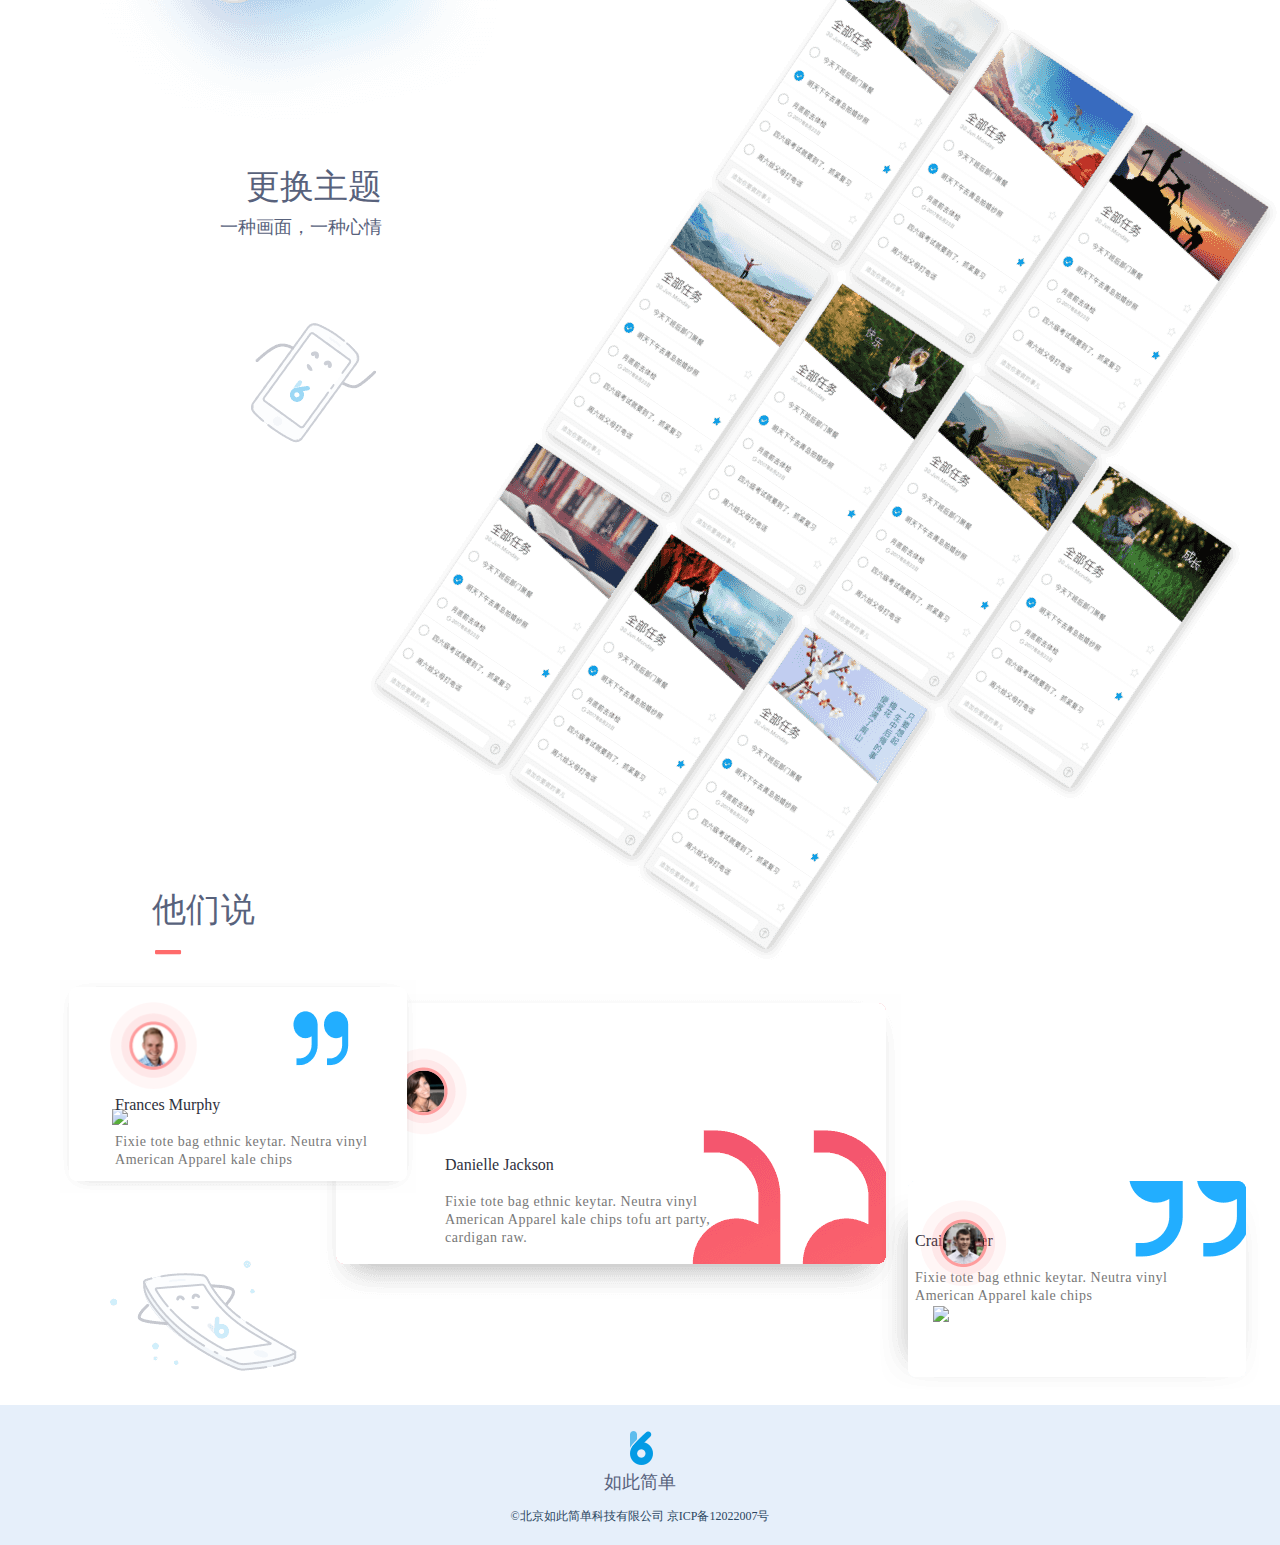
==== commit 039ca471: "1.17" ====
--- a/index.html
+++ b/index.html
@@ -156,7 +156,7 @@
                             <h5>Danielle Jackson</h5>
                             <p class="p4">Fixie tote bag ethnic keytar. Neutra vinyl American Apparel kale chips tofu art party, cardigan raw. </p>
                             </div>
-                            <div class="people_1_bg">
+                            <div class="people_2_bg">
                             <img src="img/line.png" class="line_2">
                             <img src="img/people_2_touxiang.png" class="people_2_touxiang">
                             <img src="img/people_2_bg.png" class="people_2_bg">
@@ -169,7 +169,7 @@
                             <h5>Craig Fuller</h5>
                             <p class="p4">Fixie tote bag ethnic keytar. Neutra vinyl American Apparel kale chips</p>
                             </div>
-                            <div class="people_1_bg">
+                            <div class="people_3_bg">
                             <img src="img/line.png" class="line_3">
                             <img src="img/people_3_touxiang.png" class="people_3_touxiang">
                             <img src="img/people_3_bg.png" class="people_3_bg">
@@ -188,7 +188,7 @@
                 </div>
                 <div class="foot_body">
                     <h1 class="foot_h">如此简单</h1>
-                    <p class="foot_p">©北京如此简单科技有限公司 京ICP备12022007号</p>
+                    <p class="foot_p">©北京如此简单科技有限公司  京ICP备12022007号</p>
                 </div>
             </div>
             <!-- 底部结束 -->
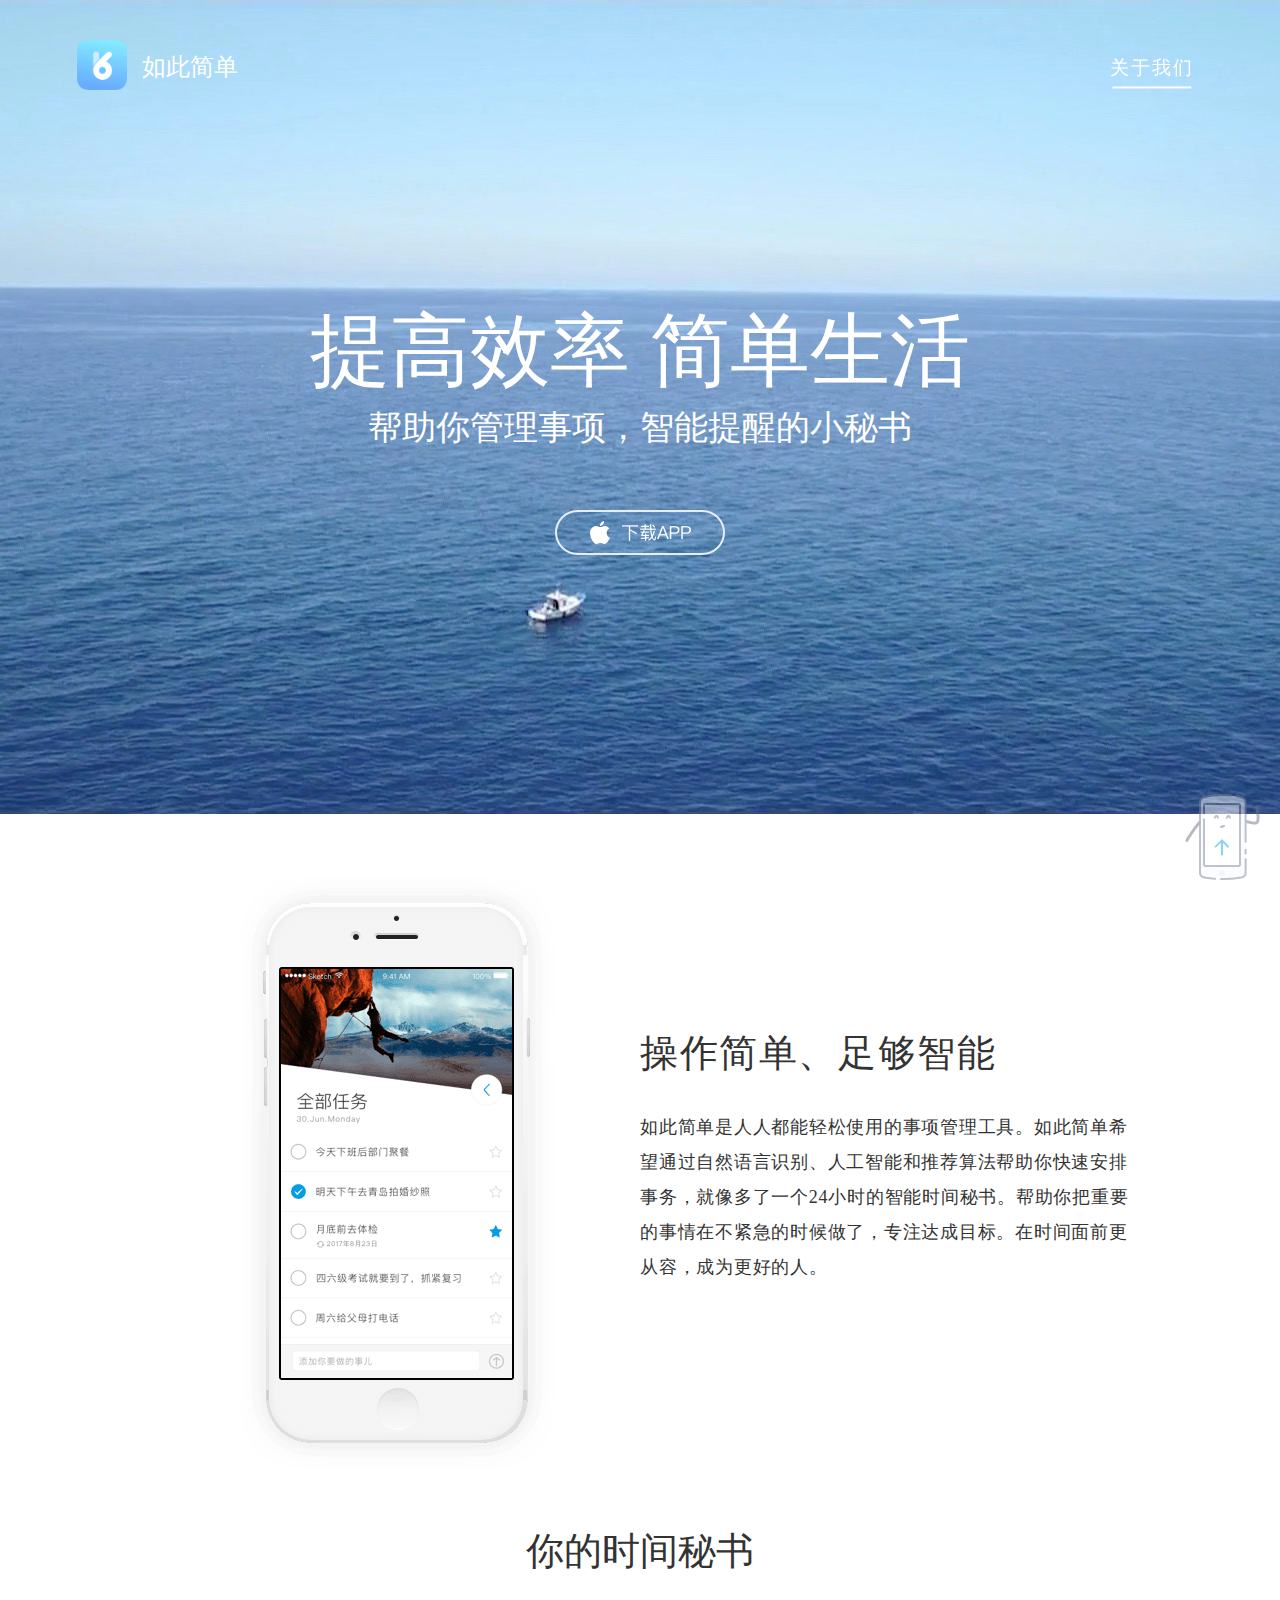
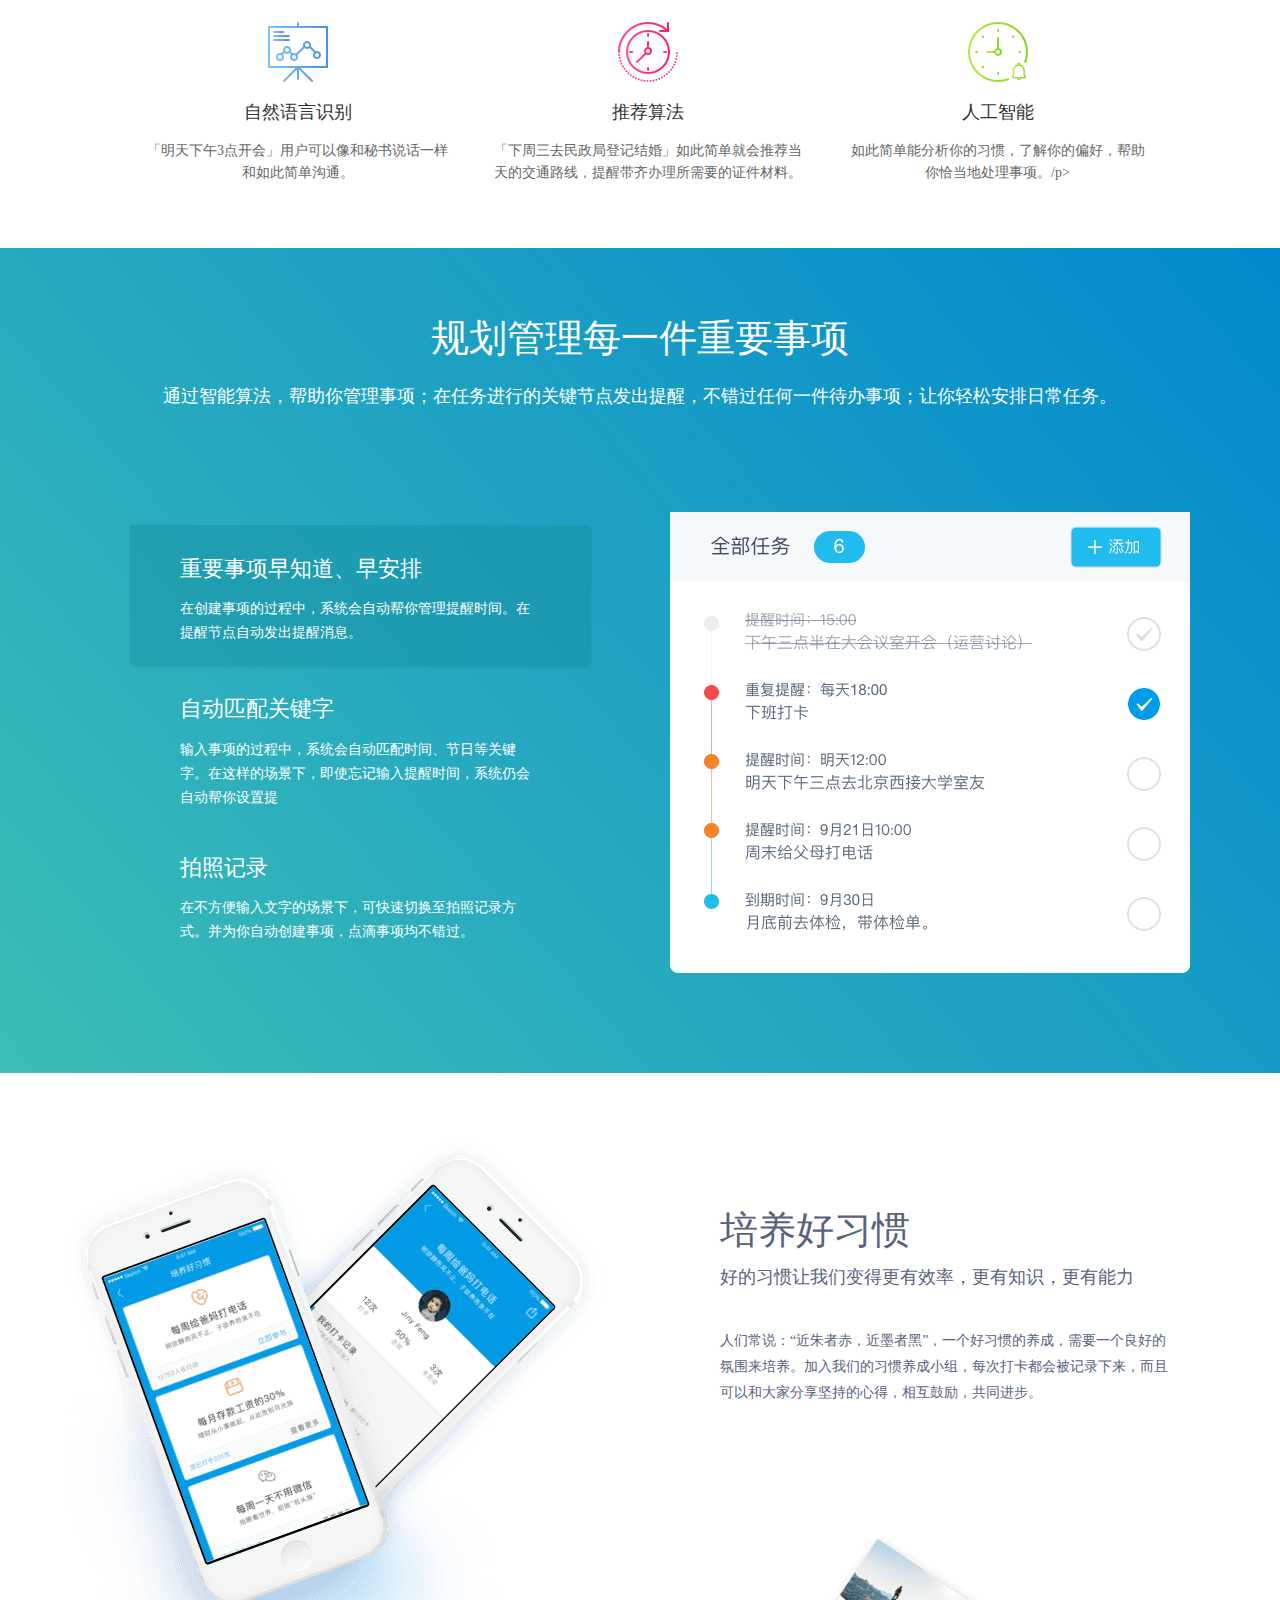
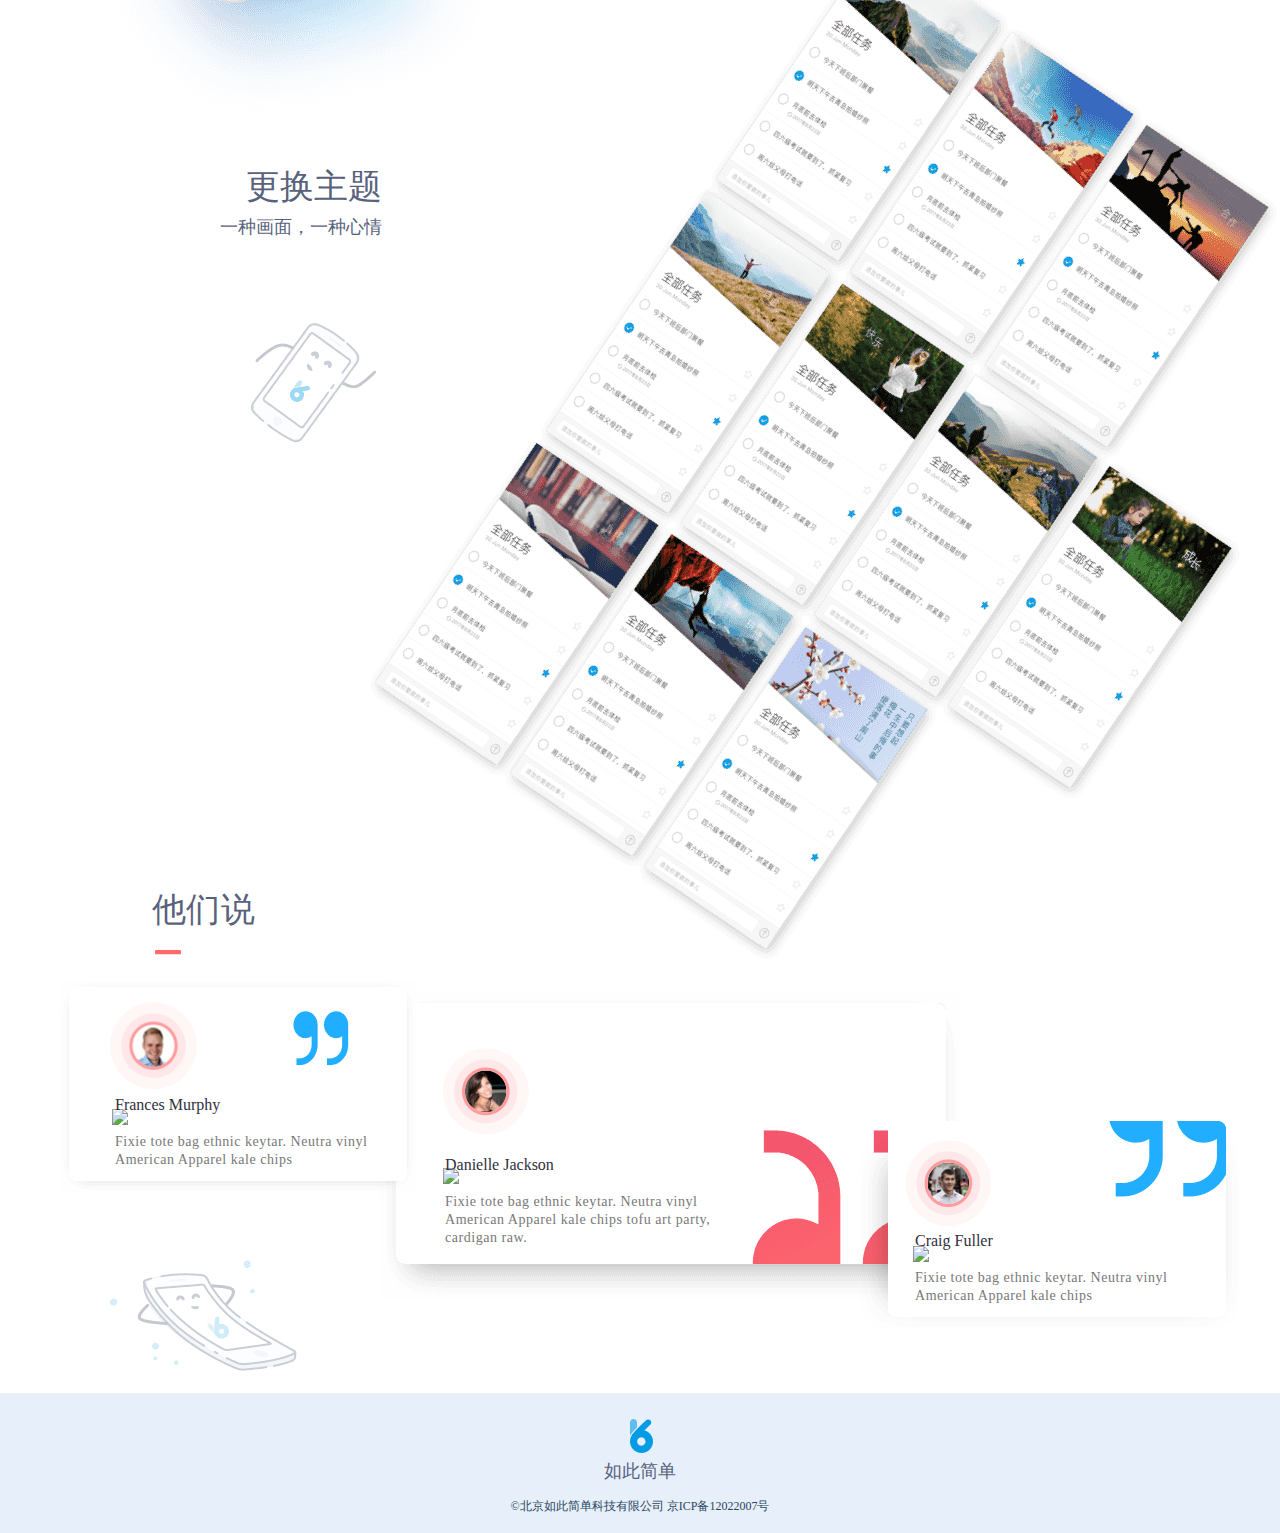
==== commit 1bee8e3b: "1.20" ====
--- a/index.html
+++ b/index.html
@@ -183,12 +183,14 @@
             <!-- 内容结束 -->
             <!-- 底部开始 -->
             <div class="foot">
+                <div class="foot_body">
                 <div class="foot_logo">
                     <img src="img/foot_logo.png" class="foot_logo_img">
                 </div>
-                <div class="foot_body">
+                <div class="foot_tittle">
                     <h1 class="foot_h">如此简单</h1>
-                    <p class="foot_p">©北京如此简单科技有限公司  京ICP备12022007号</p>
+                    <p class="foot_p">©北京如此简单科技有限公司 京ICP备12022007号</p>
+                </div>
                 </div>
             </div>
             <!-- 底部结束 -->
--- a/ind.css
+++ b/ind.css
@@ -213,13 +213,13 @@
     text-align: center;
   }
 .box_3{
-    position: relative;
     z-index: -2;
     height: 825px;
     margin-top: 50px;
-    background-image: linear-gradient(-131deg, #0089CE 0%, #3DBDB6 100%);}
+    background-image: linear-gradient(-131deg, #0089CE 0%, #3DBDB6 100%);
+  }
 .box_3_body{
-    width: 1400px;
+    width: 1200px;
     margin: 0 auto;
     }
 .box_3_h3{
@@ -234,10 +234,12 @@
     margin-top: -75px;
 }
 .shixiang{
+    position: relative;
     float: left;
     width: 400px;
-    margin-left: 200px;
-    margin-top: 100px;}
+    left: 100px;
+    margin-top: 100px;
+  }
 h4{
     font-size: 22px;
     color: #FFFFFF;
@@ -255,7 +257,6 @@
     font-weight: 100;
 }
 .smallbg{
-    position: absolute;
     z-index: -1;
     margin-left: -50px;
     margin-top: -134px;
@@ -266,9 +267,10 @@
     border-radius: 3px;
 }
 .box_3_right{
+    position: relative;
     float: right;
     margin-top: 87px;
-    margin-right: 150px;
+    right: 50px;
 }
 .box_4_body{
     width: 1200px;
@@ -417,7 +419,7 @@
 .people_2_bg{
     position: relative;
     top: -70px;
-    left: -80px;
+    left: -50px;
     z-index: -2;
 }
 .people_2_body{
@@ -428,7 +430,7 @@
 .people_2_touxiang{
     position: absolute;
     z-index: 100;
-    left: -20px;
+    left: 12px;
     width: 87px;
     height: 87px;
 }
@@ -441,10 +443,16 @@
     position: relative;
     top: 146px;
 }
+.people_3_bg{
+    position: relative;
+    top: -30px;
+    left: -10px;
+    z-index: -2;
+}
 .people_3_touxiang{
     position: relative;
-    top: 110px;
-    left: 20px;
+    top: 80px;
+    left: 15px;
     width: 87px;
     height: 87px;
 }
@@ -455,13 +463,13 @@
 }
 .line_2{
     position: relative;
-    left: -18px;
-    top: 110px;
+    left: 13px;
+    top: 120px;
 }
 .line_3{
     position: relative;
-    left: 53px;
-    top: 145px;
+    left: 43px;
+    top: 115px;
 }
 .box6_huanxiao{
     position: relative;
@@ -475,8 +483,12 @@
     background-color: #E6EFFA;
     position: relative;
 }
+.foot_body{
+    width: 1200px;
+    margin: 0 auto;
+}
 .foot_logo{
-    position: absolute;
+    position: relative;
     left: 50%;
     margin-left: -10px;
     top: 26px;
@@ -484,8 +496,8 @@
     height: 34px;
 }
 .foot_h{
-    position: absolute;
-    top: 53px;
+    position: relative;
+    top: 20px;
     width: 100%;
     text-align: center;
     font-size: 18px;
@@ -494,7 +506,7 @@
 }
 .foot_p{
     position: relative;
-    top: 100px;
+    top: 20px;
     font-size: 12px;
     color: #2A4560;
     letter-spacing: 0;
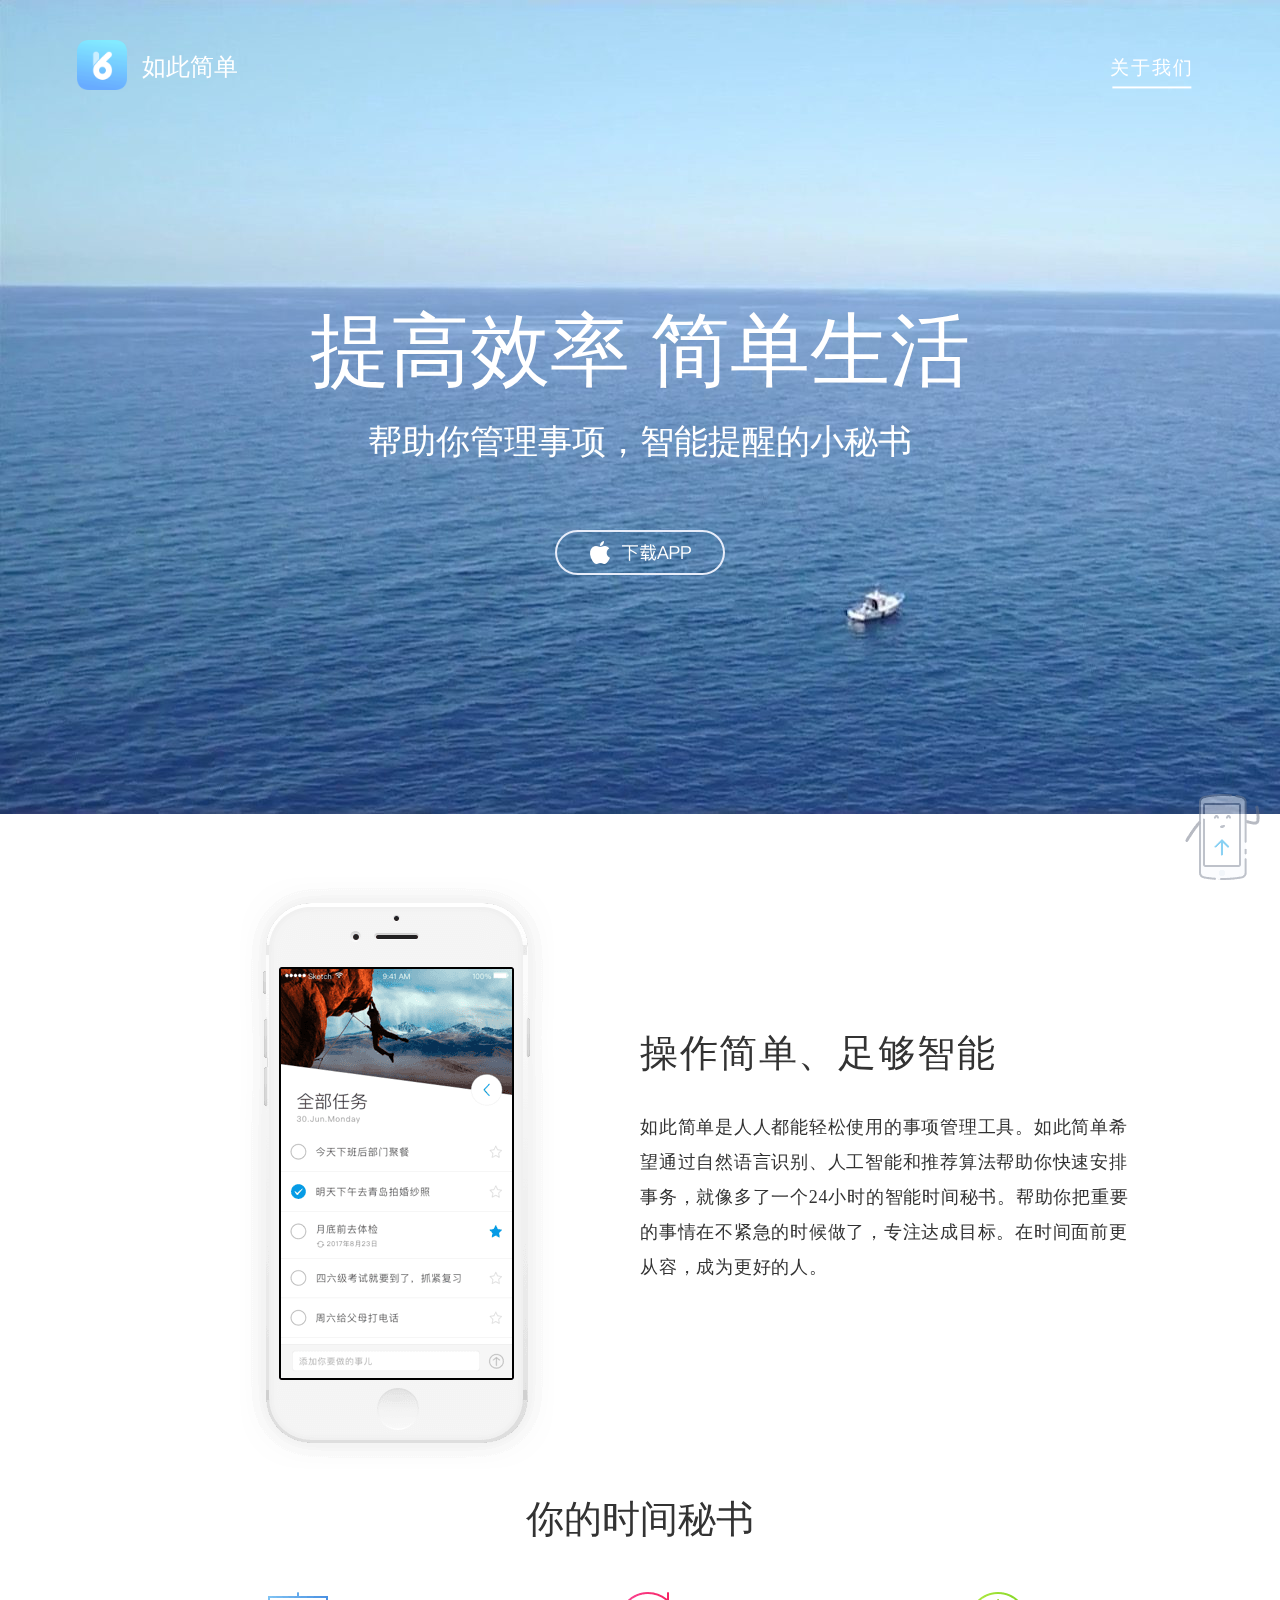
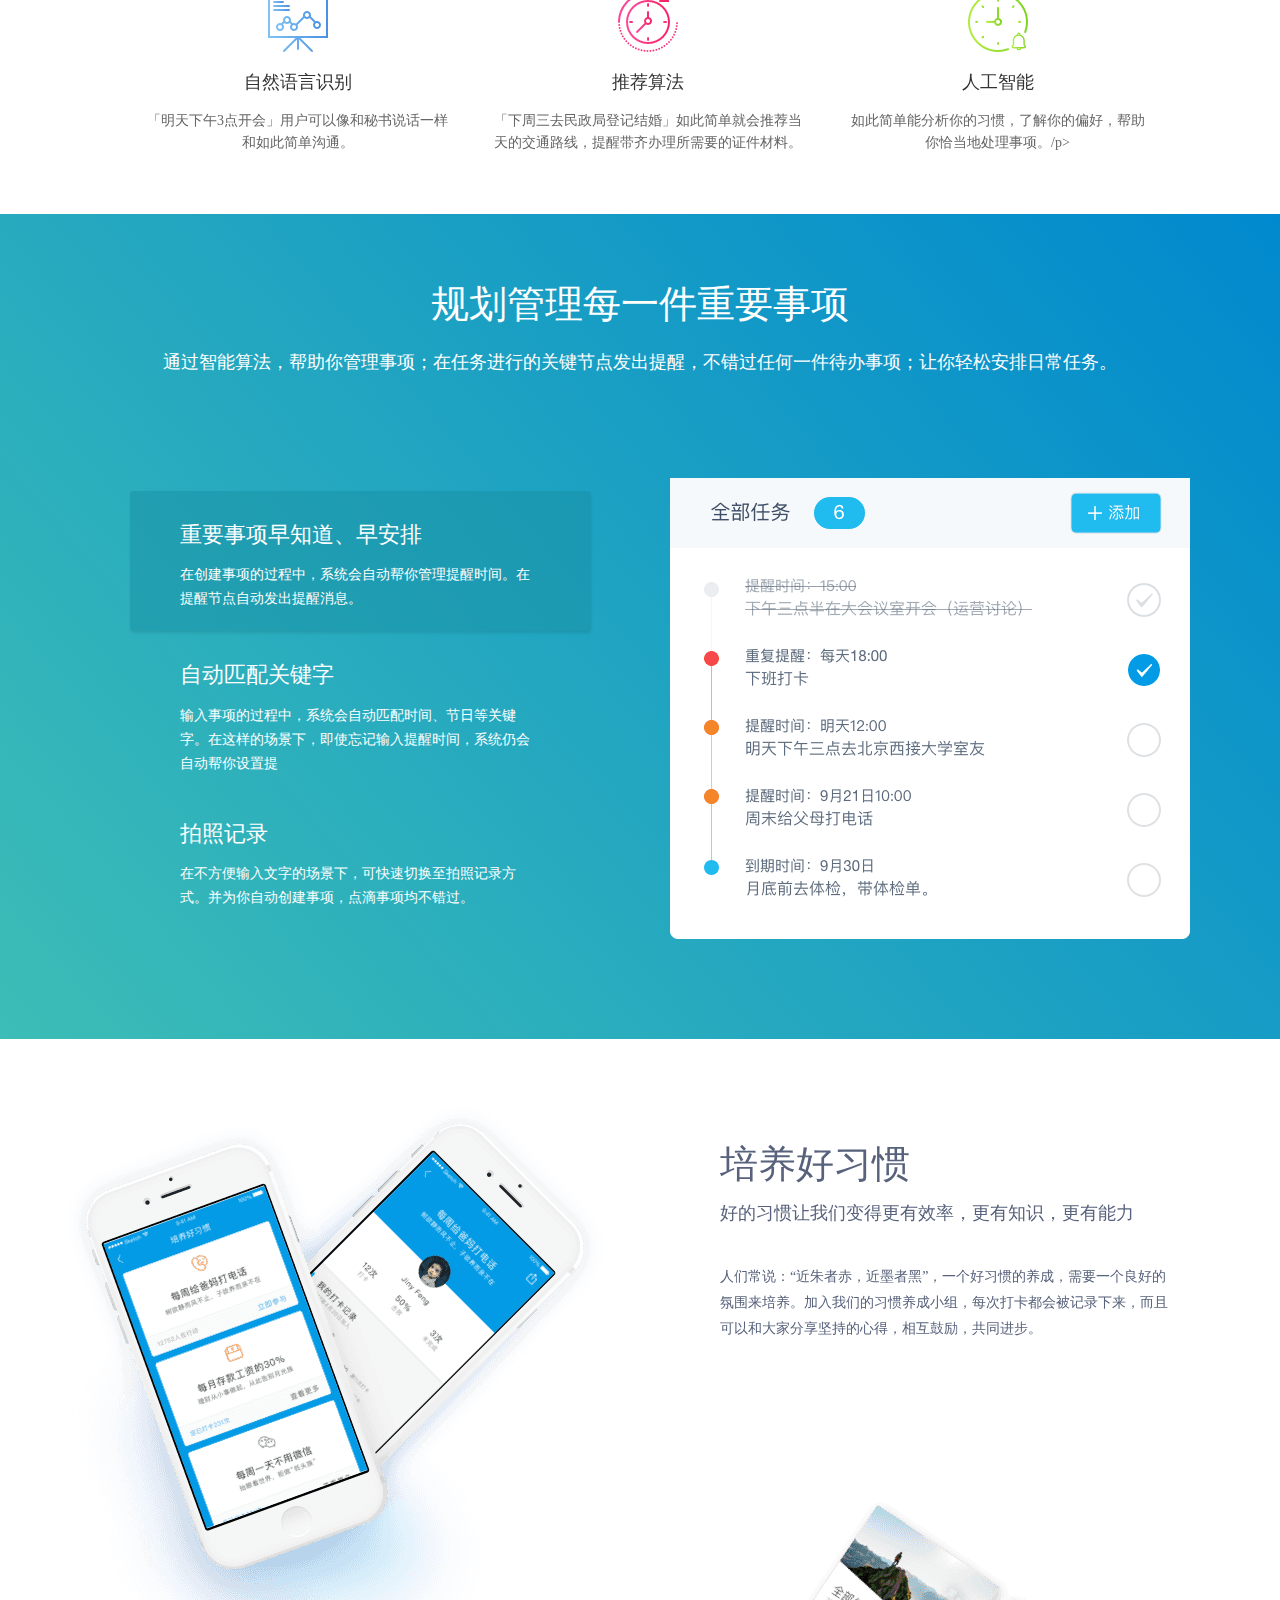
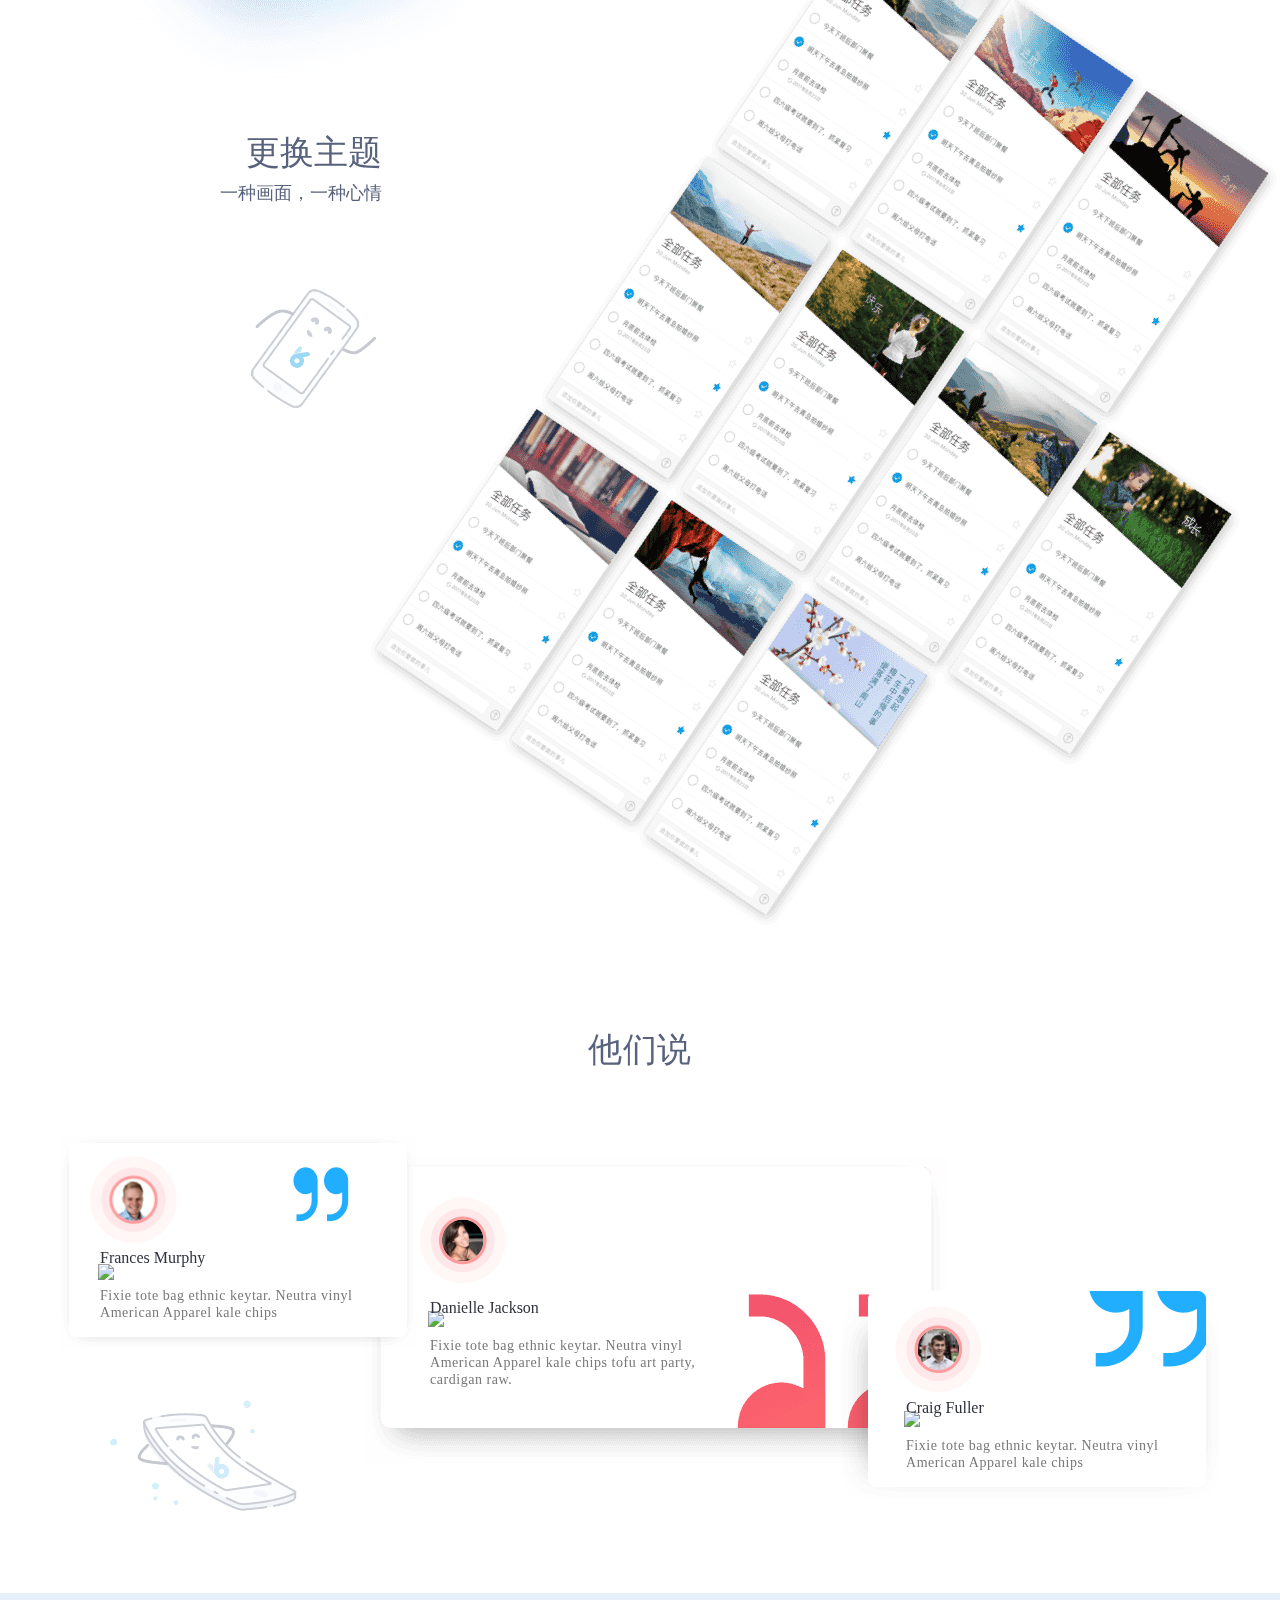
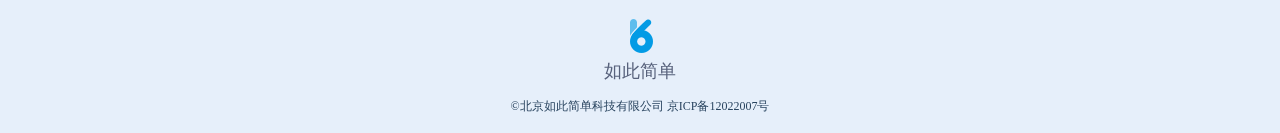
==== commit 47a5c9a6: "1.21" ====
--- a/index.html
+++ b/index.html
@@ -3,7 +3,7 @@
 <html xmlns="http://www.w3.org/1999/xhtml">
 <head>
 <meta http-equiv="Content-Type" content="text/html; charset=utf-8" />
-<title>Lorem Ipsum</title>
+<title>如此简单</title>
 <meta name="keywords" content=“如此简单” />
 <meta name="description" content="提高效率 简单生活" />
 <link rel="stylesheet" href="ind.css">
@@ -12,6 +12,7 @@
 </head>
 <body>
               <!-- 视频背景开始 -->
+              <div class="box_0">
               <video autoplay loop poster="img/bg_v.jpg" id="bgvid"> 
               <!-- <source src="polina.webm" type="video/webm">   -->
               <source src="img/bg_video.mp4" type="video/mp4"></video>
@@ -28,7 +29,8 @@
                  </a>
             	 <h1>提高效率 简单生活</h1>
             	 <p class="banner_font2">帮助你管理事项，智能提醒的小秘书</p>
-                 <a class="download"></a>
+                 <a href="https://itunes.apple.com/cn/app/%E5%A6%82%E6%AD%A4%E7%AE%80%E5%8D%95/id1238657713?mt=8" class="download"></a>
+            </div>
             </div>
             <!-- banner内容结束 -->
             <!-- 返回顶部控件 -->
@@ -52,8 +54,9 @@
                 </div>
             </div>
             <div class="box_2">
-                <h2>你的时间秘书</h2>
-                <ul class="mishu">
+                <div class="box_2_body">
+                  <h2>你的时间秘书</h2>
+                  <ul class="mishu">
                     <li>
                         <div class="picture"><img src="img/presentation.png"></div>
                         <div class="box_2_tittle">
@@ -75,7 +78,8 @@
                             <p>如此简单能分析你的习惯，了解你的偏好，帮助<br/>你恰当地处理事项。/p>
                         </div>
                     </li>
-                </ul>
+                  </ul>
+                </div>
             </div>
             <div class="box_3">
                 <div class="box_3_body">
@@ -133,46 +137,45 @@
                 <div class="box_6_body">
                 <div class="tittle_6">
                     <h3 class="box_6_h">他们说</h3>
-                    <img src="img/rectangle.png" class="box_6_img">
                 </div>
                 <div class="tamenshuo_body">
                  <ul class="tamenshuo">
                     <li>
                         <div class="people_1">
                             <div class="people_1_body">
-                            <h5 >Frances Murphy</h5>
-                            <p class="p4">Fixie tote bag ethnic keytar. Neutra vinyl American Apparel kale chips</p>
+                              <h5 >Frances Murphy</h5>
+                              <p class="p4">Fixie tote bag ethnic keytar. Neutra vinyl American Apparel kale chips</p>
                             </div>
                             <div class="people_1_bg">
-                            <img src="img/line.png" class="line_1">
-                            <img src="img/people_1_touxiang.png" class="people_1_touxiang">
-                            <img src="img/people_1_bg.png" class="people_1_bg">
+                              <img src="img/line.png" class="line_1">
+                              <img src="img/people_1_touxiang.png" class="people_1_touxiang">
+                              <img src="img/people_1_bg.png" class="people_1_bg">
                             </div>
                         </div>
                     </li>
                     <li>
                         <div class="people_2">
                             <div class="people_2_body">
-                            <h5>Danielle Jackson</h5>
-                            <p class="p4">Fixie tote bag ethnic keytar. Neutra vinyl American Apparel kale chips tofu art party, cardigan raw. </p>
+                              <h5>Danielle Jackson</h5>
+                              <p class="p4">Fixie tote bag ethnic keytar. Neutra vinyl American Apparel kale chips tofu art party, cardigan raw. </p>
                             </div>
                             <div class="people_2_bg">
-                            <img src="img/line.png" class="line_2">
-                            <img src="img/people_2_touxiang.png" class="people_2_touxiang">
-                            <img src="img/people_2_bg.png" class="people_2_bg">
+                              <img src="img/line.png" class="line_2">
+                              <img src="img/people_2_touxiang.png" class="people_2_touxiang">
+                              <img src="img/people_2_bg.png" class="people_2_bg">
                             </div>
                         </div>
                     </li>
                     <li>
                         <div class="people_3">
                             <div class="people_3_body">
-                            <h5>Craig Fuller</h5>
-                            <p class="p4">Fixie tote bag ethnic keytar. Neutra vinyl American Apparel kale chips</p>
+                              <h5>Craig Fuller</h5>
+                              <p class="p4">Fixie tote bag ethnic keytar. Neutra vinyl American Apparel kale chips</p>
                             </div>
                             <div class="people_3_bg">
-                            <img src="img/line.png" class="line_3">
-                            <img src="img/people_3_touxiang.png" class="people_3_touxiang">
-                            <img src="img/people_3_bg.png" class="people_3_bg">
+                              <img src="img/line.png" class="line_3">
+                              <img src="img/people_3_touxiang.png" class="people_3_touxiang">
+                              <img src="img/people_3_bg.png" class="people_3_bg">
                         </div>
                     </li>
                  </ul>
--- a/ind.css
+++ b/ind.css
@@ -1,16 +1,17 @@
-body{margin: 0;padding: 0;text-align:left;}
+body{margin: 0 auto;padding: 0;text-align:left;}
 div{display: block;}
 input, select, textarea ,a,h1,h2,h3,h4,h5,h6,p,span{
     font-weight: 100;
     font-family: "pingfang SC","Lantinghei SC", "Microsoft Yahei", '微软雅黑', "SimSun"
 }
   /*banner*/
+
   video#bgvid{
-    position: absolute;
-    left: 50%;
-    margin-left: -960px;
-    width: 1920px;
-    height: 814px;}
+    position: fixed;
+    width: auto;
+    height: auto;
+    z-index: -500;
+  }
   .actGotop{
     position: fixed;
     right: 20px;
@@ -30,7 +31,7 @@
     color: #fff;
     font-weight: 300;}
   .banner_font2{
-    margin-top:356px; 
+    margin-top:370px; 
     width: 100%;
     text-align: center; 
     font-size: 34px;
@@ -43,34 +44,30 @@
   .logoimg{
     position: absolute; 
     width: 50px;
-    height: 50px;}
+    height: 50px;
+  }
   .logo_name{
     position:static;
     margin-left: 65px;
     margin-top: 16px; 
     font-size: 24px;
     color: #fff;
-    font-weight: 300;}
-  .withmy{
-    position: absolute;
-    margin-top: 50px;
-    margin-left: 1000px; 
-    font-size: 20px;
-    color: #fff;
-    font-weight: 300;}
+    font-weight: 300;
+  }
   .download{
     position:absolute;
     border: 0px;
-    top:510px;
+    top:530px;
     left: 50%;
     margin-left: -85px; 
     background: url(img/down_btn.png)no-repeat 0;
     width: 170px;
-    height: 45px;}
+    height: 45px;
+  }
   .download:hover{
     position:absolute;
     border: 0px;
-    top:510px;
+    top:530px;
     left: 50%;
     margin-left: -85px; 
     background: url(img/down_btn_hover.png)no-repeat 0;
@@ -141,6 +138,9 @@
   transition: transform 0.2s cubic-bezier(1, 0, 0.65, 1.01) 0.17s, right 0.2s cubic-bezier(1, 0, 0.65, 1.01), left 0s 0.3s;
 }
 /*关于我们效果结束*/
+.box_1{
+     background-color: #fff;
+}
 .box_1_body{
      width:1200px;
      height: 680px;
@@ -175,11 +175,20 @@
      line-height: 35px;
      font-weight: 300
    }
-.box_2{width: 1200px;margin: 0 auto;}
-h2{
+.box_2{
+    background-color: #fff;
+}
+.box_2_body{
+    position: relative;
+    width: 1200px;
+    height: 320px;
+    margin: 0 auto;
+  }
+h2{ 
+    position: relative;
+    margin-top: 0px;
     font-size: 38px;
     color: #333;
-    line-height: 50px;
     font-weight: 300;
     text-align: center;
   }
@@ -198,7 +207,7 @@
     width: 350px;
     height: auto; 
   }
-h3{
+h3{ 
     font-size: 18px;
     color: #333;
     line-height: 20px;
@@ -213,9 +222,9 @@
     text-align: center;
   }
 .box_3{
+    position: relative;
     z-index: -2;
     height: 825px;
-    margin-top: 50px;
     background-image: linear-gradient(-131deg, #0089CE 0%, #3DBDB6 100%);
   }
 .box_3_body{
@@ -223,6 +232,7 @@
     margin: 0 auto;
     }
 .box_3_h3{
+    margin-top: 0px;
     color: #fff;
     text-align: center;
     line-height: 180px;
@@ -272,6 +282,9 @@
     margin-top: 87px;
     right: 50px;
 }
+.box_4{
+    background-color: #fff;
+}
 .box_4_body{
     width: 1200px;
     height: 500px;
@@ -312,9 +325,12 @@
     letter-spacing: 0;
     line-height: 26px;
 }
+.box_5{
+    background-color: #fff;
+}
 .box_5_body{
     width: 1200px;
-    height: 800px;
+    height: 1000px;
     margin: 0 auto;
 }
 .box_5_left{
@@ -347,50 +363,35 @@
     font-size: 18px;
     color: #58627C;
 }
+.box_6{
+    position: relative;
+    top: 60px;
+}
 .box_6_body{
     width: 1200px;
     height: 500px;
     margin: 0 auto;
 }
 .box_6_h{
-    margin-top: 120px;
+    position: relative;
     font-size: 34px;
     color: #58627C;
     letter-spacing: 0.6px;
     line-height: 33px;
     font-weight: 300;
 }
-.box_6_img{
-    width: 27px;
-    height: 5px;
-    margin-left: 115px;
-    margin-top: -10px;
-}
+
 .tamenshuo_body{
     position: absolute;
-    height: 426px;
-}
-.people_1_bg{
-    position: relative;
-    top: -60px;
-    left: -20px;
-    z-index: -1;
-}
-.people_1_touxiang{
-    position: absolute;
-    top: -38px;
-    left: 50px;
-    width: 87px;
-    height: 87px;
-}
-h5{
+    top: 100px;
+}
+h5{ 
     position: relative;
     font-size: 16px;
     color: #2F313D;
     line-height: 20px;
     font-weight: 300;
-    top: 92px;
-    left: 35px;
+    top: 2px;
 }
 .p4{
     position: relative;
@@ -399,77 +400,93 @@
     font-size: 14px;
     color: #787878;
     letter-spacing: 0.54px;
-    line-height: 18px;
-    top: 83px;
-    left: 35px;
-}
-.line{
-    position: relative;
-    left: 18px;
-    top: 60px;
-}
-.people_1{
-    position: absolute;
-    z-index: 100;}
-.people_2{
-    position: relative;
-    z-index: -200;
-    left: 400px;   
-}
-.people_2_bg{
-    position: relative;
-    top: -70px;
-    left: -50px;
-    z-index: -2;
-}
-.people_2_body{
-    position: relative;
-    left: -70px;
-    top: 60px;
-}
-.people_2_touxiang{
-    position: absolute;
-    z-index: 100;
-    left: 12px;
+    line-height: 17px;
+    top: -5px;
+}
+.people_1_touxiang{
+    top: -170px;
+    left: 20px;
     width: 87px;
     height: 87px;
 }
-.people_3{
-    position: relative;
-    left: 450px;
-    top: -10px;
-}
-.people_3_body{
-    position: relative;
-    top: 146px;
-}
-.people_3_bg{
-    position: relative;
-    top: -30px;
+
+.people_1{
+    position: relative;
+    top: 0px;
+    z-index: 100;
+}
+.people_1_body{
+    position: relative;
+    top: 70px;
+    left:20px;
+}
+.people_1_bg{
+    position: absolute;
+    top: -20px;
     left: -10px;
+    z-index: -1;
+}
+.people_2{
+    position: relative;
+    z-index: -200;
+    left: 15px;   
+}
+.people_2_bg{
+    position: relative;
+    top: -110px;
+    left: -40px;
     z-index: -2;
 }
-.people_3_touxiang{
-    position: relative;
-    top: 80px;
-    left: 15px;
+.people_2_body{
+    position: relative;
+    top: 120px;
+    left: -15px;
+}
+.people_2_touxiang{
+    position: relative;
+    z-index: 100;
+    top: 20px;
+    left: -6px;
     width: 87px;
     height: 87px;
 }
+.people_3{
+    position: relative;
+    left: 120px;
+    top: 50px;
+}
+.people_3_body{
+    position: relative;
+    top: 170px;
+    left: 6px;
+}
+.people_3_bg{
+    position: relative;
+    z-index: -2;
+    top: -60px;
+    left: -30px;
+}
+.people_3_touxiang{
+    position: relative;
+    width: 87px;
+    height: 87px;
+    left: 5px;
+    top: 46px;
+}
 .line_1{
     position: relative;
-    left: 52px;
-    top: -128px;
+    top: 37px;
+    left: 28px;
 }
 .line_2{
     position: relative;
-    left: 13px;
-    top: 120px;
+    top: 63px;
+    left: 23px;
 }
 .line_3{
     position: relative;
-    left: 43px;
-    top: 115px;
+    top: 80px;
+    left: 34px;
 }
 .box6_huanxiao{
     position: relative;
@@ -482,6 +499,7 @@
     height: 140px;
     background-color: #E6EFFA;
     position: relative;
+    top: 120px;
 }
 .foot_body{
     width: 1200px;
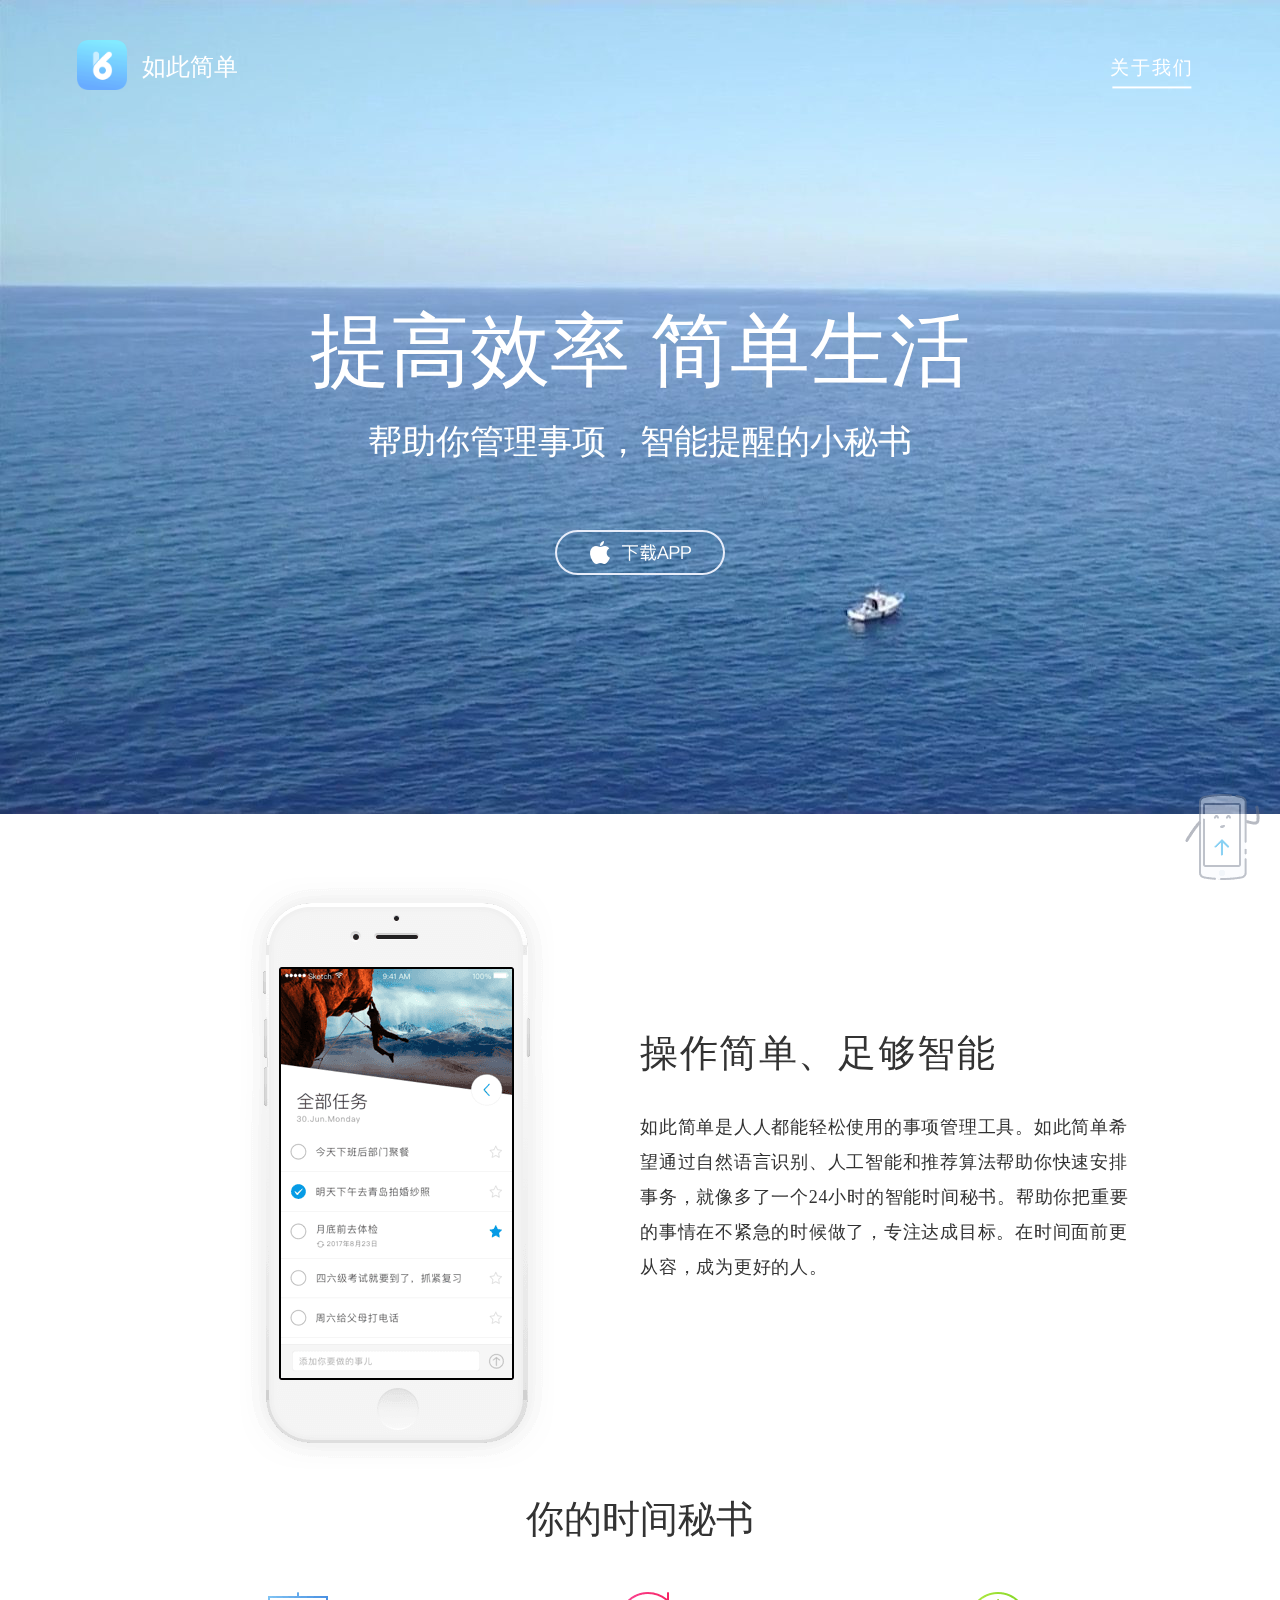
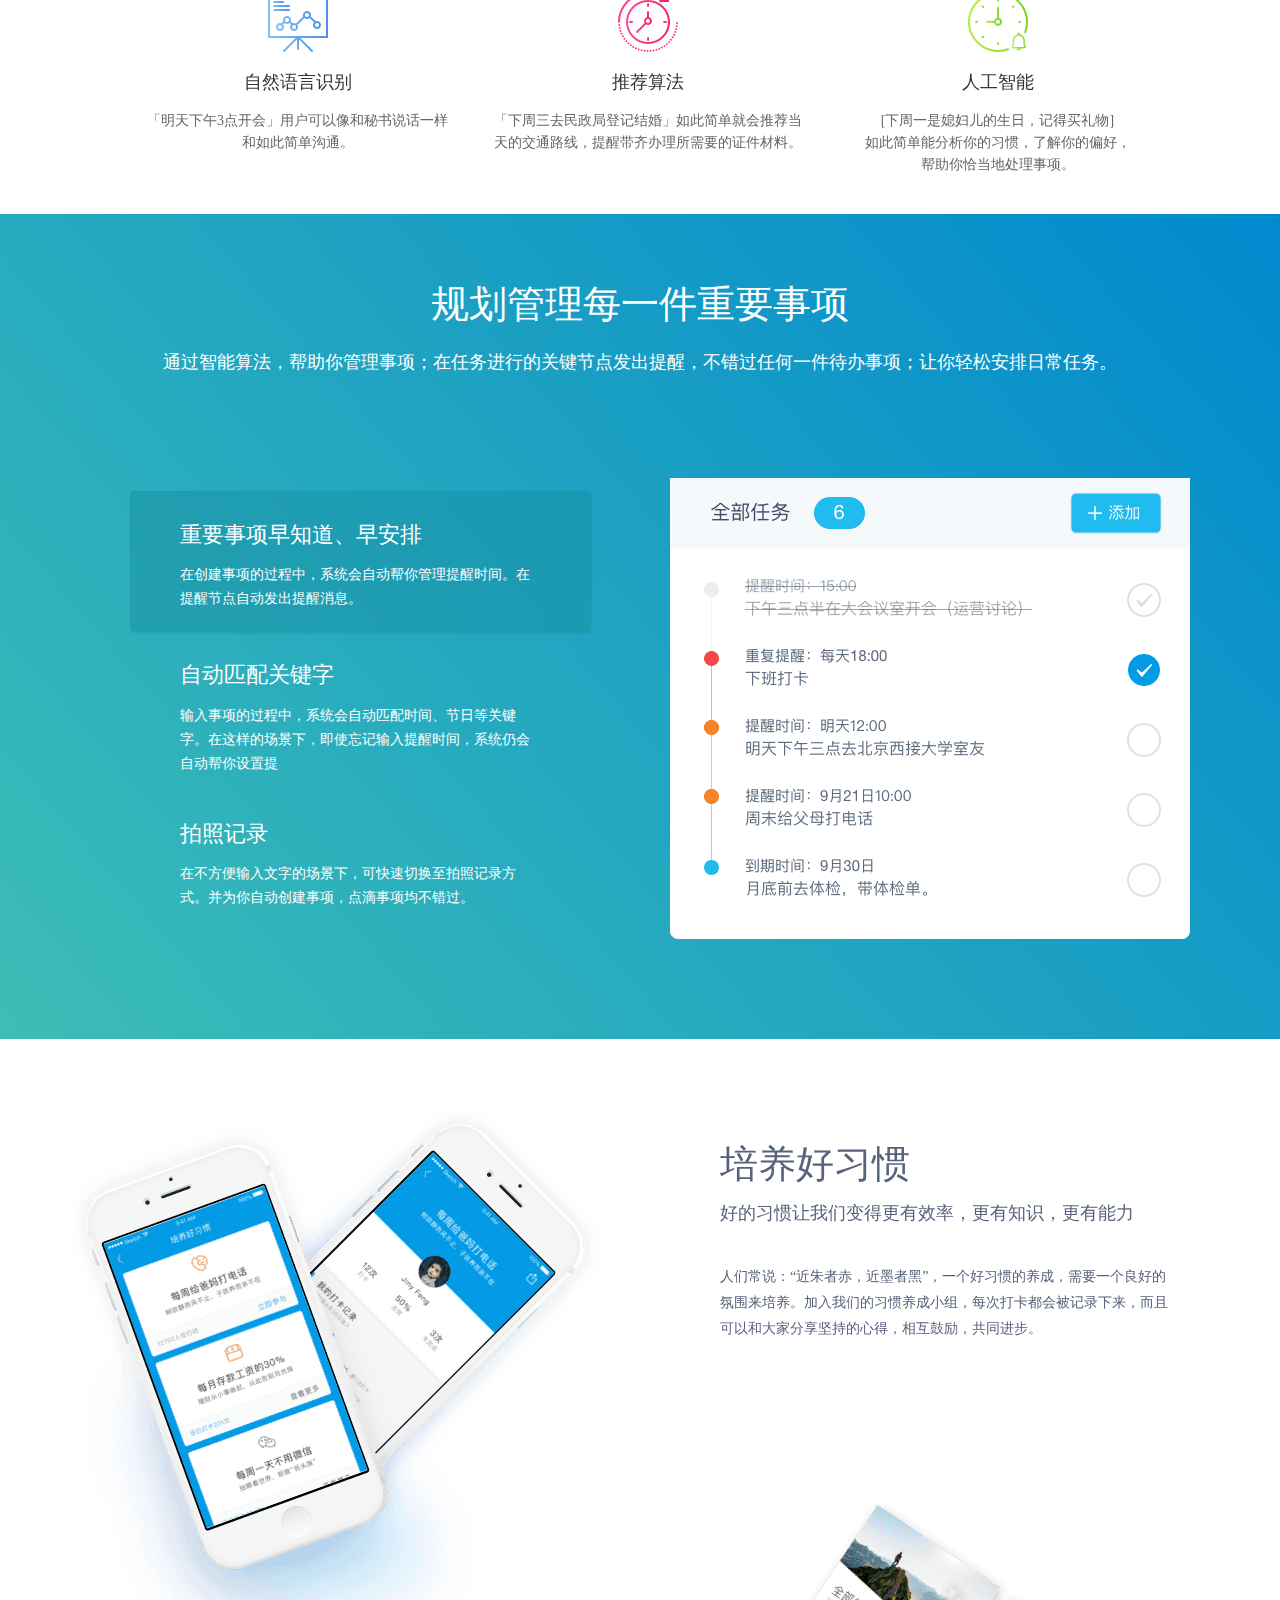
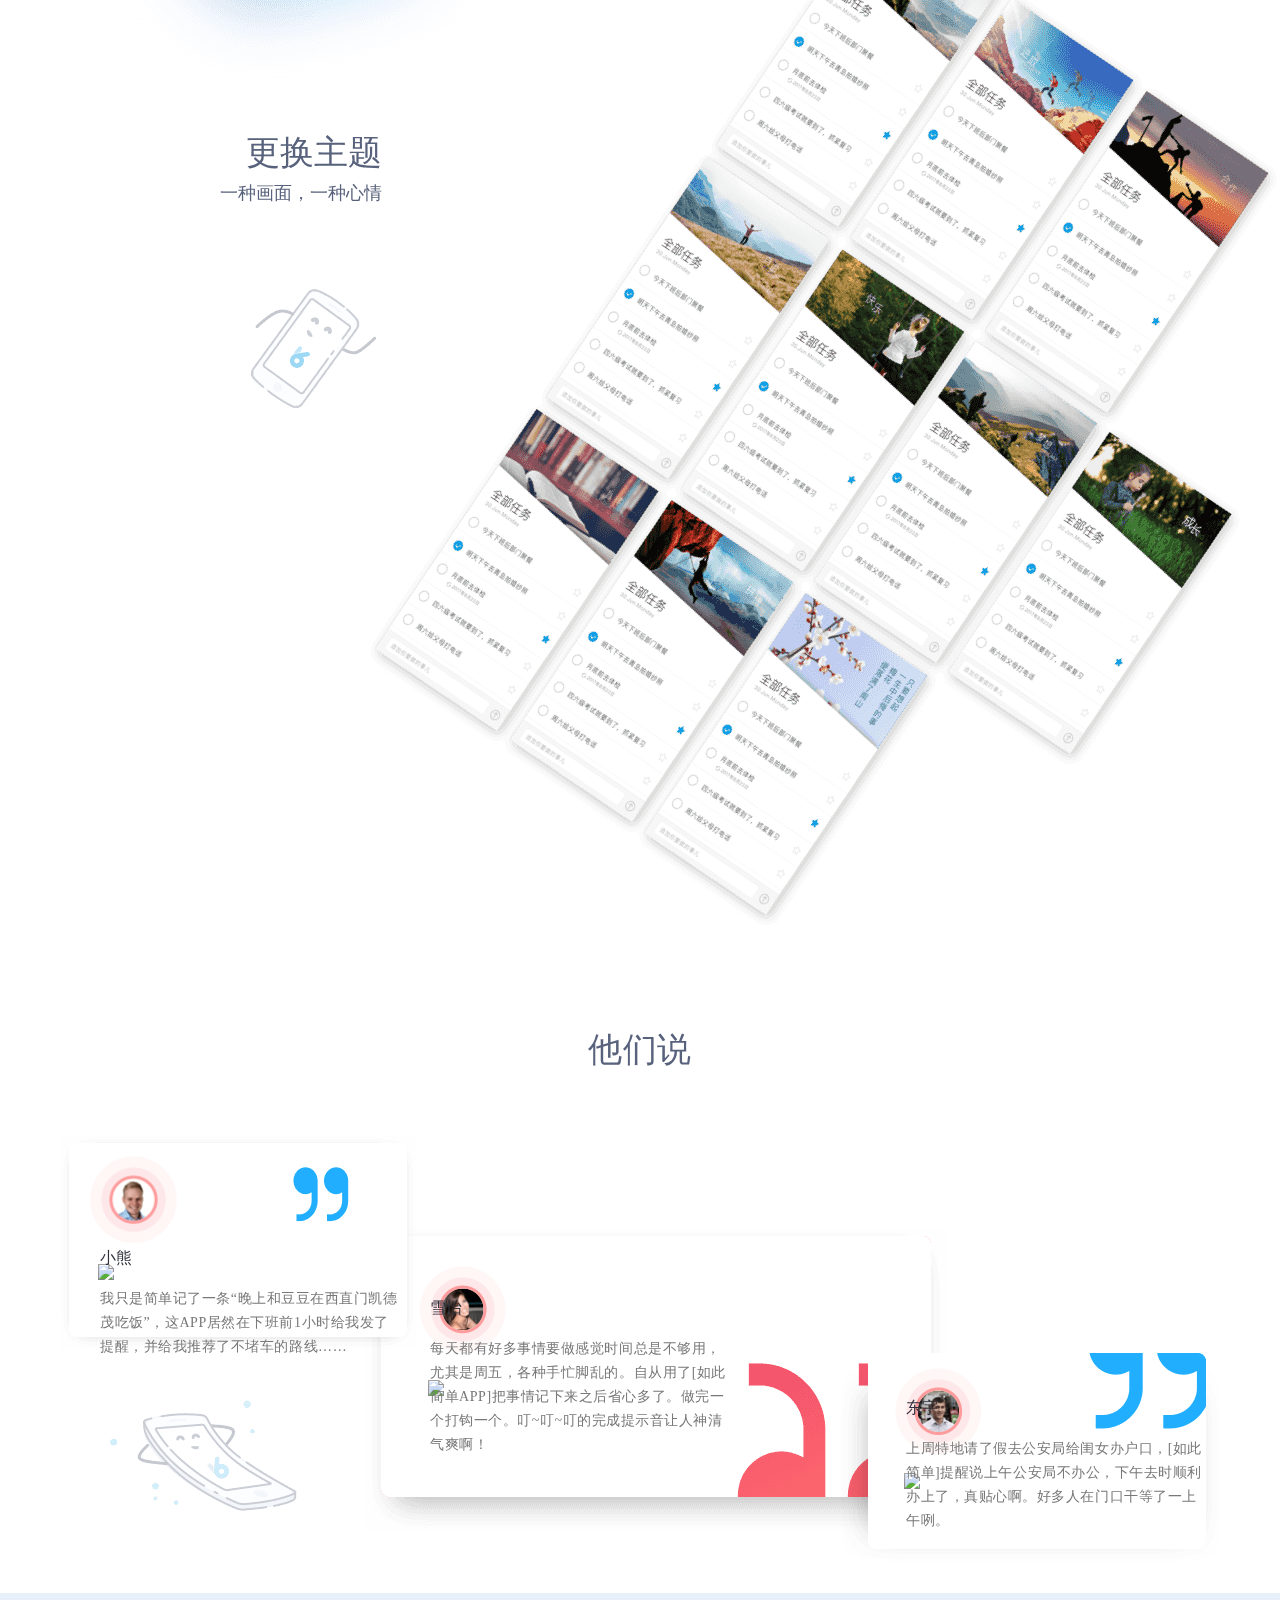
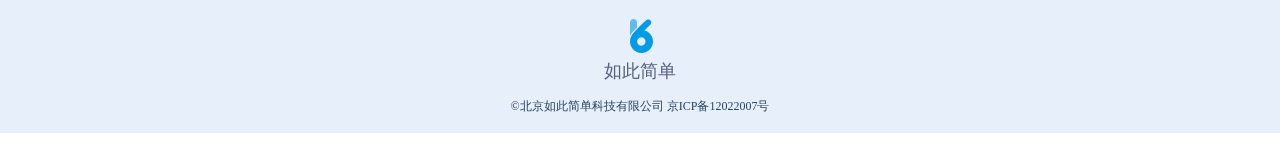
==== commit 63ad703f: "1.22" ====
--- a/index.html
+++ b/index.html
@@ -33,6 +33,19 @@
             </div>
             </div>
             <!-- banner内容结束 -->
+            <script type="text/javascript">
+                    var useragent = navigator?navigator.userAgent:'';
+                    if ( (useragent.indexOf('ndroid')>0) || (useragent.indexOf('iPhone')>=0))
+                    {
+                    if (window.location.host!='w.guixue.com')
+                    {
+                    window.location.href = 'http://h5.guixue.com';
+                    }
+                    }
+    $($(".header-nav li")[0]).find('a').addClass('on');
+    $($(".header-float-nav li")[0]).find('a').addClass('on');
+            </script>
+
             <!-- 返回顶部控件 -->
               <div class="actGotop"> 
                 <a href="javascript:;" title="返回顶部">
@@ -75,7 +88,7 @@
                         <div class="picture"><img src="img/time-is-money.png"></div>
                         <div class="box_2_tittle">
                             <h3>人工智能</h3>
-                            <p>如此简单能分析你的习惯，了解你的偏好，帮助<br/>你恰当地处理事项。/p>
+                            <p>[下周一是媳妇儿的生日，记得买礼物]<br/>如此简单能分析你的习惯，了解你的偏好，<br/>帮助你恰当地处理事项。</p>
                         </div>
                     </li>
                   </ul>
@@ -143,8 +156,8 @@
                     <li>
                         <div class="people_1">
                             <div class="people_1_body">
-                              <h5 >Frances Murphy</h5>
-                              <p class="p4">Fixie tote bag ethnic keytar. Neutra vinyl American Apparel kale chips</p>
+                              <h5 >小熊</h5>
+                              <p class="p4">我只是简单记了一条“晚上和豆豆在西直门凯德茂吃饭”，这APP居然在下班前1小时给我发了提醒，并给我推荐了不堵车的路线……</p>
                             </div>
                             <div class="people_1_bg">
                               <img src="img/line.png" class="line_1">
@@ -156,8 +169,8 @@
                     <li>
                         <div class="people_2">
                             <div class="people_2_body">
-                              <h5>Danielle Jackson</h5>
-                              <p class="p4">Fixie tote bag ethnic keytar. Neutra vinyl American Apparel kale chips tofu art party, cardigan raw. </p>
+                              <h5>雪怡</h5>
+                              <p class="p4">每天都有好多事情要做感觉时间总是不够用，尤其是周五，各种手忙脚乱的。自从用了[如此简单APP]把事情记下来之后省心多了。做完一个打钩一个。叮~叮~叮的完成提示音让人神清气爽啊！</p>
                             </div>
                             <div class="people_2_bg">
                               <img src="img/line.png" class="line_2">
@@ -169,8 +182,8 @@
                     <li>
                         <div class="people_3">
                             <div class="people_3_body">
-                              <h5>Craig Fuller</h5>
-                              <p class="p4">Fixie tote bag ethnic keytar. Neutra vinyl American Apparel kale chips</p>
+                              <h5>东宇</h5>
+                              <p class="p4">上周特地请了假去公安局给闺女办户口，[如此简单]提醒说上午公安局不办公，下午去时顺利办上了，真贴心啊。好多人在门口干等了一上午咧。</p>
                             </div>
                             <div class="people_3_bg">
                               <img src="img/line.png" class="line_3">
--- a/ind.css
+++ b/ind.css
@@ -400,7 +400,7 @@
     font-size: 14px;
     color: #787878;
     letter-spacing: 0.54px;
-    line-height: 17px;
+    line-height: 24px;
     top: -5px;
 }
 .people_1_touxiang{
